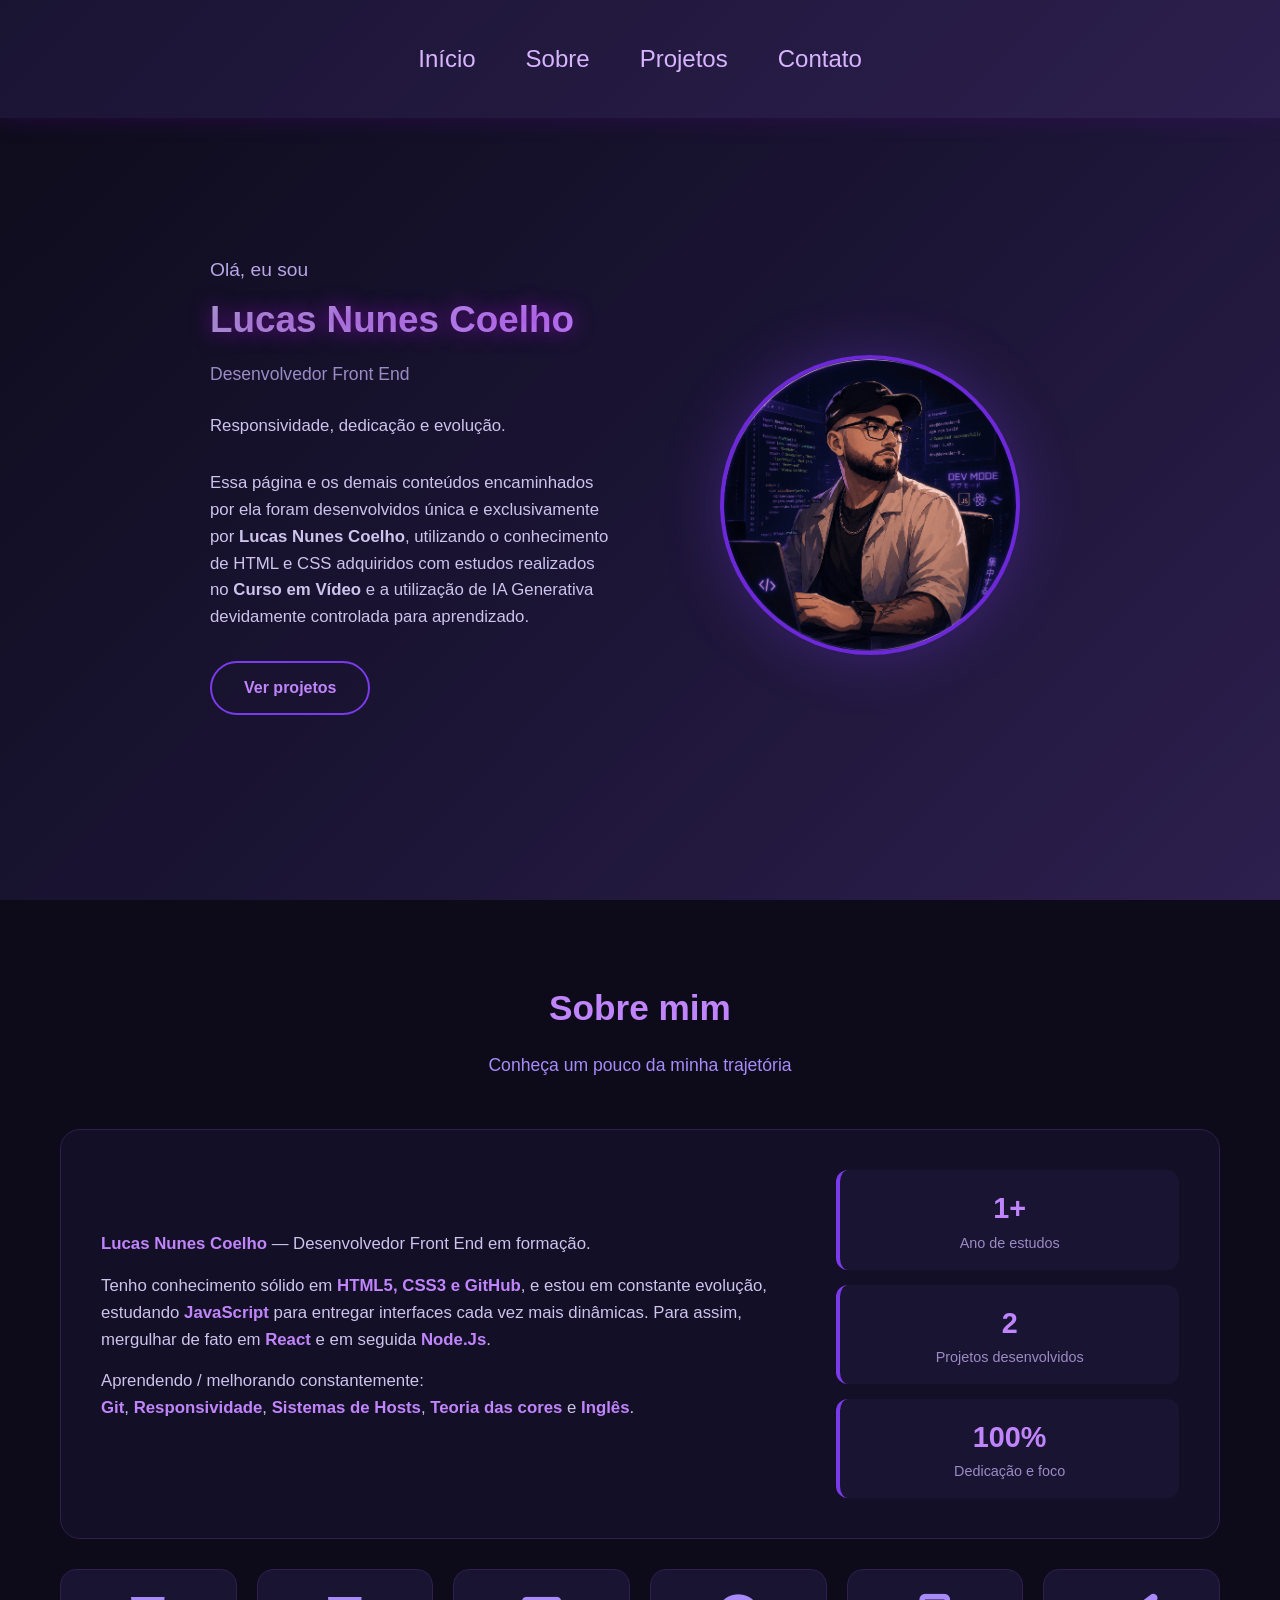
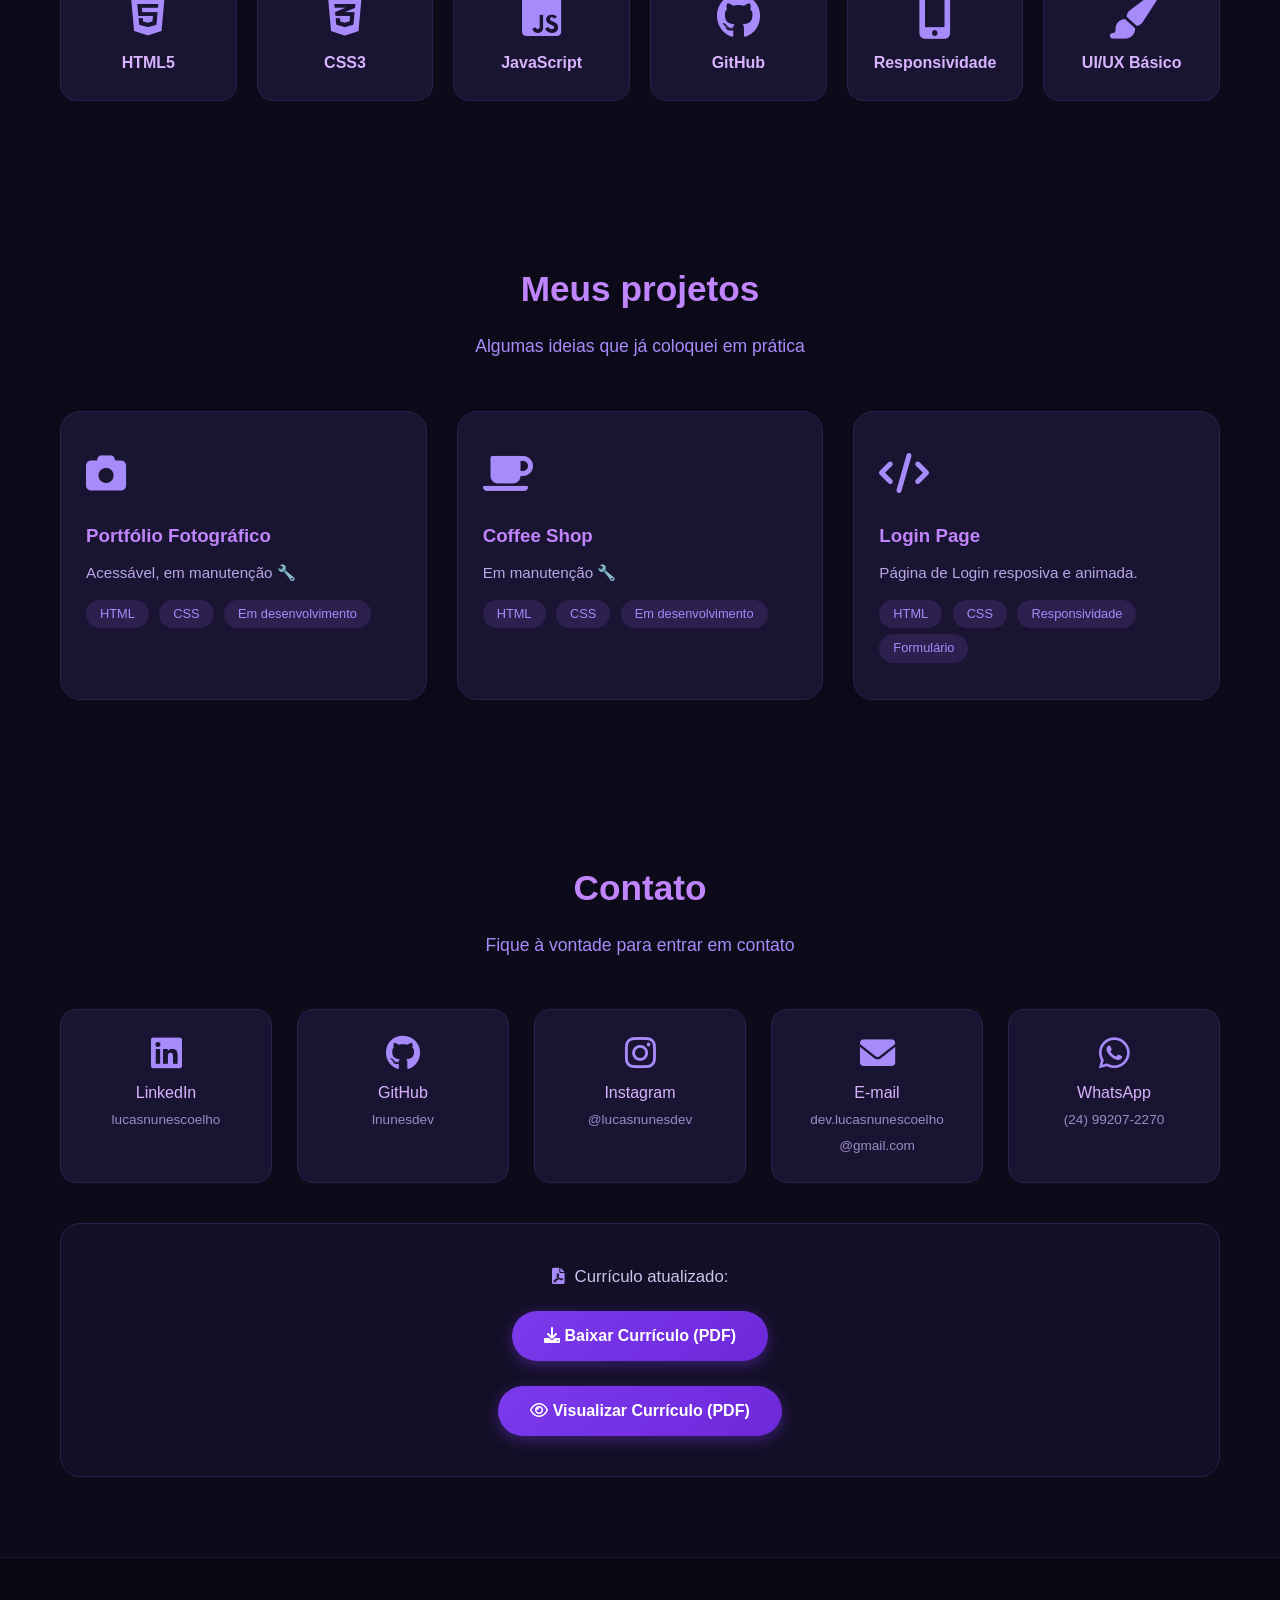
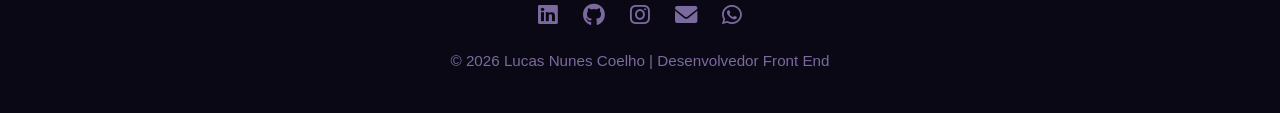
==== index.html @ e525f3e9 "Update in the login page" ====
<!DOCTYPE html>
<html lang="pt-br">
<head>
    <meta charset="UTF-8">
    <meta name="viewport" content="width=device-width, initial-scale=1.0">
    <title>Lucas Nunes Coelho | Desenvolvedor Front End</title>
    <link rel="stylesheet" href="style.css">
    <link rel="stylesheet" href="https://cdnjs.cloudflare.com/ajax/libs/font-awesome/6.0.0-beta3/css/all.min.css">
</head>
<body>
    <header>
        <div class="container">
            <nav>
                <ul class="nav-links">
                    <li><a href="#inicio">Início</a></li>
                    <li><a href="#sobre">Sobre</a></li>
                    <li><a href="#projetos">Projetos</a></li>
                    <li><a href="#contato">Contato</a></li>
                </ul>
            </nav>
        </div>
    </header>

    <section class="hero" id="inicio">
        <div class="container">
            <div class="hero-content">
                <div class="hero-text">
                    <p class="subtitle">Olá, eu sou</p>
                    <h1>Lucas Nunes Coelho</h1>
                    <p class="tagline">Desenvolvedor Front End</p>
                    <p>Responsividade, dedicação e evolução.</p>
                    <p>Essa página e os demais conteúdos encaminhados por ela foram desenvolvidos única e exclusivamente por <strong>Lucas Nunes Coelho</strong>, utilizando o conhecimento de HTML e CSS adquiridos com estudos realizados no <strong>Curso em Vídeo</strong> e a utilização de IA Generativa devidamente controlada para aprendizado.</p>
                    <div class="btn-group">
                        <a href="#projetos" class="btn btn-secondary">Ver projetos</a>
                    </div>
                </div>
                <div class="hero-image">
                    <div class="profile-placeholder">
                        <img class="profile-picture" src="image/profile-picture.png" alt="Profile picture">
                    </div>
                </div>
            </div>
        </div>
    </section>

    <section id="sobre">
        <div class="container">
            <h2 class="section-title">Sobre mim</h2>
            <p class="section-subtitle">Conheça um pouco da minha trajetória</p>
            <div class="about-content">
                <div class="about-text">
                    <p><strong>Lucas Nunes Coelho</strong> — Desenvolvedor Front End em formação.</p>
                    <p>Tenho conhecimento sólido em <strong>HTML5, CSS3 e GitHub</strong>, e estou em constante evolução, estudando <strong>JavaScript</strong> para entregar interfaces cada vez mais dinâmicas. Para assim, mergulhar de fato em <strong>React</strong> e em seguida <strong>Node.Js</strong>.</p>
                    <p>Aprendendo / melhorando constantemente: <br> <strong>Git</strong>, <strong>Responsividade</strong>, <strong>Sistemas de Hosts</strong>, <strong>Teoria das cores</strong> e <strong>Inglês</strong>.</p>
                </div>
                <div class="about-stats">
                    <div class="stat-item">
                        <div class="number">1+</div>
                        <div class="label">Ano de estudos</div>
                    </div>
                    <div class="stat-item">
                        <div class="number">2</div>
                        <div class="label">Projetos desenvolvidos</div>
                    </div>
                    <div class="stat-item">
                        <div class="number">100%</div>
                        <div class="label">Dedicação e foco</div>
                    </div>
                </div>
            </div>

            <div class="skills-grid">
                <div class="skill-card">
                    <i class="fab fa-html5"></i>
                    <h4>HTML5</h4>
                </div>
                <div class="skill-card">
                    <i class="fab fa-css3-alt"></i>
                    <h4>CSS3</h4>
                </div>
                <div class="skill-card">
                    <i class="fab fa-js-square"></i>
                    <h4>JavaScript</h4>
                </div>
                <div class="skill-card">
                    <i class="fab fa-github"></i>
                    <h4>GitHub</h4>
                </div>
                <div class="skill-card">
                    <i class="fas fa-mobile-alt"></i>
                    <h4>Responsividade</h4>
                </div>
                <div class="skill-card">
                    <i class="fas fa-paint-brush"></i>
                    <h4>UI/UX Básico</h4>
                </div>
            </div>
        </div>
    </section>

    <section id="projetos" style="background: rgba(13, 11, 26, 0.6);">
        <div class="container">
            <h2 class="section-title">Meus projetos</h2>
            <p class="section-subtitle">Algumas ideias que já coloquei em prática</p>
            <div class="projects-grid">
                <div class="project-card">
                    <div class="icon"><i class="fas fa-camera"></i></div>
                    <a href="Nunestudio/homepage.html" target="_blank">
                        <h3>Portfólio Fotográfico</h3>
                    </a>
                    <p>Acessável, em manutenção 🔧</p>
                    <span class="project-tag">HTML</span>
                    <span class="project-tag">CSS</span>
                    <span class="project-tag">Em desenvolvimento</span>
                </div>
                <div class="project-card">
                    <div class="icon"><i class="fas fa-coffee"></i></div>
                    <a target="_blank" href="/ShopCoffe/homepagecoffe.html">
                        <h3>Coffee Shop</h3>
                    </a>
                    <p>Em manutenção 🔧</p>
                    <span class="project-tag">HTML</span>
                    <span class="project-tag">CSS</span>
                    <span class="project-tag">Em desenvolvimento</span>
                </div>
                <div class="project-card">
                    <div class="icon"><i class="fas fa-code"></i></div>
                    <a target="_blank" href="/Loginpage/index.html">
                        <h3>Login Page</h3>
                    </a>
                    <p>Página de Login resposiva e animada.</p>
                    <span class="project-tag">HTML</span>
                    <span class="project-tag">CSS</span>
                    <span class="project-tag">Responsividade</span>
                    <span class="project-tag">Formulário</span>
                </div>
            </div>
        </div>
    </section>

    <section id="contato">
        <div class="container">
            <h2 class="section-title">Contato</h2>
            <p class="section-subtitle">Fique à vontade para entrar em contato</p>
            <div class="contact-grid">
                <div class="contact-item">
                    <i class="fab fa-linkedin"></i>
                    <a href="https://www.linkedin.com/in/lucasnunescoelho/" target="_blank">LinkedIn</a>
                    <span class="label">lucasnunescoelho</span>
                </div>
                <div class="contact-item">
                    <i class="fab fa-github"></i>
                    <a href="https://github.com/lnunesdev" target="_blank">GitHub</a>
                    <span class="label">lnunesdev</span>
                </div>
                <div class="contact-item">
                    <i class="fab fa-instagram"></i>
                    <a href="https://instagram.com/lucasnunesdev" target="_blank">Instagram</a>
                    <span class="label">@lucasnunesdev</span>
                </div>
                <div class="contact-item">
                    <i class="fas fa-envelope"></i>
                    <a href="mailto:dev.lucasnunescoelho@gmail.com">E-mail</a>
                    <span class="label">dev.lucasnunescoelho<br>@gmail.com</span>
                </div>
                <div class="contact-item">
                    <i class="fab fa-whatsapp"></i>
                    <a href="https://wa.me/5524992072270" target="_blank">WhatsApp</a>
                    <span class="label">(24) 99207-2270</span>
                </div>
            </div>

            <div class="cv-section">
                <p><i class="fas fa-file-pdf" style="color: #a78bfa; margin-right: 10px;"></i>Currículo atualizado:</p>
                <a href="/Docs/lucasnunescoelhodoc.pdf" download="/Docs/lucasnunescoelhodoc.pdf" class="btn btn-primary" ><i class="fas fa-download"></i> Baixar Currículo (PDF)</a>
                    <br>
                    <br>
                 <a href="/Docs/lucasnunescoelhodoc.pdf" target="_blank" class="btn btn-primary" ><i class="fa-regular fa-eye"></i> Visualizar Currículo (PDF)</a>
            </div>
        </div>
    </section>

    <footer>
        <div class="container">
            <div class="social-footer">
                <a href="https://www.linkedin.com/in/lucasnunescoelho/" target="_blank"><i class="fab fa-linkedin"></i></a>
                <a href="https://github.com/lnunesdev" target="_blank"><i class="fab fa-github"></i></a>
                <a href="https://instagram.com/lucasnunesdev" target="_blank"><i class="fab fa-instagram"></i></a>
                <a href="mailto:dev.lucasnunescoelho@gmail.com"><i class="fas fa-envelope"></i></a>
                <a href="https://wa.me/5524992072270" target="_blank"><i class="fab fa-whatsapp"></i></a>
            </div>
            <p>&copy; 2026 Lucas Nunes Coelho | Desenvolvedor Front End</p>
        </div>
    </footer>
</body>
</html>
---- style.css ----
* {
            margin: 0;
            padding: 0;
            box-sizing: border-box;
        }

        body {
            font-family: 'Segoe UI', Tahoma, Geneva, Verdana, sans-serif;
            background: #0d0b1a;
            color: #e0ddf2;
            line-height: 1.6;
        }

        .container {
            max-width: 1200px;
            margin: 0 auto;
            padding: 0 20px;
        }

        header {
            background: linear-gradient(135deg, #1a1433 0%, #2d1f4e 100%);
            padding: 40px 0;
            position: fixed;
            width: 100%;
            top: 0;
            z-index: 1000;
            box-shadow: 0 2px 20px rgba(80, 9, 131, 0.3);
        }

        nav {
            display: flex;
            justify-content: center;
            align-items: center;
            flex-wrap: wrap;
        }

        .nav-links {
            display: flex;
            gap: 50px;
            list-style: none;
            flex-wrap: wrap;
        }

        .nav-links a {
            color: #d8b4fe;
            text-decoration: none;
            font-weight: 500;
            transition: color 0.3s;
            font-size: 1.5rem;
        }

        .nav-links a:hover {
            color: #c084fc;
            text-shadow: 0 0 10px #d5bce0c5, 0 0 20px #8d0dc0cb;
        }

        .profile-picture{
            border-radius: 50%;
            width:100%;
            height:auto;
        }

        .hero {
            padding: 150px 0 80px 0;
            background: linear-gradient(135deg, #0d0b1a 0%, #1a1433 50%, #2d1f4e 100%);
            min-height: 100vh;
            display: flex;
            align-items: center;
        }

        .hero-content {
            display: flex;
            align-items: center;
            gap: 60px;
            flex-wrap: wrap;
        }

        .hero-text {
            flex: 1;
            min-width: 300px;
        }

        .hero-text h1 {
            font-size: 2.3rem;
            font-weight: 700;
            margin-bottom: 10px;
            background: linear-gradient(90deg, #ac9fd4, #c084fc, #513c8d);
            background-size: 200%;
            background-clip: text;  
            -webkit-background-clip: text;
            -webkit-text-fill-color: transparent;
            animation: shine 3s infinite linear;
            text-shadow: 0 0 10px #51296400, 0 0 20px #8d0dc0cb;
        }

        @keyframes shine {
            0% { background-position: 0% 50%; }
            50% { background-position: 100% 50%; }
            100% { background-position: 0% 50%; }
        }

        .hero-text .subtitle {
            font-size: 1.2rem;
            color: #b8a6e6;
            margin-bottom: 5px;
            -webkit-text-fill-color: #b8a6e6;
        }

        .hero-text .tagline {
            font-size: 1.1rem;
            color: #9b8bc4;
            margin-bottom: 25px;
            -webkit-text-fill-color: #9b8bc4;
        }

        .hero-text p {
            font-size: 1.05rem;
            color: #cdc3ed;
            margin-bottom: 30px;
            max-width: 500px;
        }

        .btn-group {
            display: flex;
            gap: 15px;
            flex-wrap: wrap;
        }

        .btn {
            display: inline-block;
            padding: 12px 32px;
            border-radius: 50px;
            text-decoration: none;
            font-weight: 600;
            transition: all 0.3s ease;
            cursor: pointer;
            border: none;
            font-size: 1rem;
        }

        .btn-primary {
            background: linear-gradient(135deg, #7c3aed, #6d28d9);
            color: #fff;
            box-shadow: 0 4px 15px rgba(124, 58, 237, 0.4);
        }

        .btn-primary:hover {
            transform: translateY(-3px);
            box-shadow: 0 8px 25px rgba(124, 58, 237, 0.6);
        }

        .btn-secondary {
            background: transparent;
            color: #c084fc;
            border: 2px solid #7c3aed;
        }

        .btn-secondary:hover {
            background: rgba(124, 58, 237, 0.15);
            transform: translateY(-3px);
        }

        .btn-outline {
            background: transparent;
            color: #d8b4fe;
            border: 2px solid #4c1d95;
        }

        .btn-outline:hover {
            background: rgba(76, 29, 149, 0.3);
            transform: translateY(-3px);
        }

        .hero-image {
            padding-top: 40px;
            flex: 1;
            min-width: 250px;
            display: flex;
            justify-content: center;
            align-items: center;
        }

        .profile-placeholder {
            width: 300px;
            height: 300px;
            border-radius: 50%;
            background: linear-gradient(135deg, #4c1d95, #7c3aed);
            display: flex;
            align-items: center;
            justify-content: center;
            font-size: 6rem;
            color: #fff;
            box-shadow: 0 0 60px rgba(124, 58, 237, 0.3);
            border: 4px solid #6d28d9;
        }

        .profile-placeholder i {
            filter: drop-shadow(0 4px 10px rgba(0,0,0,0.3));
        }

        section {
            padding: 80px 0;
        }

        .section-title {
            font-size: 2.2rem;
            font-weight: 700;
            margin-bottom: 15px;
            color: #c084fc;
            text-align: center;
        }

        .section-subtitle {
            text-align: center;
            color: #a78bfa;
            margin-bottom: 50px;
            font-size: 1.1rem;
        }

        .about-content {
            display: flex;
            gap: 50px;
            align-items: center;
            flex-wrap: wrap;
            background: rgba(26, 20, 51, 0.5);
            padding: 40px;
            border-radius: 20px;
            border: 1px solid #2d1f4e;
        }

        .about-text {
            flex: 2;
            min-width: 280px;
        }

        .about-text p {
            margin-bottom: 15px;
            color: #cdc3ed;
            font-size: 1.05rem;
        }

        .about-text strong {
            color: #c084fc;
        }

        .about-stats {
            flex: 1;
            min-width: 200px;
            display: flex;
            flex-direction: column;
            gap: 15px;
        }

        .stat-item {
            background: #1a1433;
            padding: 15px 25px;
            border-radius: 12px;
            border-left: 4px solid #7c3aed;
            text-align: center;
        }

        .stat-item .number {
            font-size: 1.8rem;
            font-weight: 700;
            color: #c084fc;
        }

        .stat-item .label {
            font-size: 0.9rem;
            color: #9b8bc4;
        }

        .skills-grid {
            display: grid;
            grid-template-columns: repeat(auto-fit, minmax(150px, 1fr));
            gap: 20px;
            margin-top: 30px;
        }

        .skill-card {
            background: #1a1433;
            padding: 25px 15px;
            border-radius: 16px;
            text-align: center;
            border: 1px solid #2d1f4e;
            transition: all 0.3s ease;
        }

        .skill-card:hover {
            transform: translateY(-5px);
            border-color: #7c3aed;
            box-shadow: 0 8px 30px rgba(124, 58, 237, 0.2);
        }

        .skill-card i {
            font-size: 2.8rem;
            color: #a78bfa;
            margin-bottom: 10px;
        }

        .skill-card h4 {
            color: #d8b4fe;
            font-size: 1rem;
        }

        .projects-grid {
            display: grid;
            grid-template-columns: repeat(auto-fit, minmax(280px, 1fr));
            gap: 30px;
            margin-top: 30px;
        }

        .project-card {
            background: #1a1433;
            border-radius: 20px;
            padding: 30px 25px;
            border: 1px solid #2d1f4e;
            transition: all 0.3s ease;
        }

        .project-card:hover {
            transform: translateY(-8px);
            border-color: #7c3aed;
            box-shadow: 0 8px 35px rgba(124, 58, 237, 0.15);
        }

        .project-card .icon {
            font-size: 2.5rem;
            color: #a78bfa;
            margin-bottom: 15px;
        }

        .project-card h3 {
            color: #c084fc;
            margin-bottom: 10px;
        }

        .project-card p {
            color: #b8a6e6;
            font-size: 0.95rem;
            margin-bottom: 15px;
        }

        .project-card a {
            color: #b8a6e6;
            text-decoration: none;
        }

        .project-tag {
            display: inline-block;
            background: #2d1f4e;
            color: #a78bfa;
            padding: 4px 14px;
            border-radius: 20px;
            font-size: 0.8rem;
            margin-right: 6px;
            margin-bottom: 6px;
        }

        .contact-grid {
            display: grid;
            grid-template-columns: repeat(auto-fit, minmax(200px, 1fr));
            gap: 25px;
            margin-top: 30px;
        }

        .contact-item {
            background: #1a1433;
            padding: 25px;
            border-radius: 16px;
            text-align: center;
            border: 1px solid #2d1f4e;
            transition: all 0.3s ease;
        }

        .contact-item:hover {
            border-color: #7c3aed;
            transform: scale(1.03);
        }

        .contact-item i {
            font-size: 2.2rem;
            color: #a78bfa;
            margin-bottom: 10px;
        }

        .contact-item a {
            color: #d8b4fe;
            text-decoration: none;
            display: block;
            font-weight: 500;
            transition: color 0.3s;
        }

        .contact-item a:hover {
            color: #c084fc;
        }

        .contact-item .label {
            font-size: 0.85rem;
            color: #9b8bc4;
        }

        .cv-section {
            text-align: center;
            margin-top: 40px;
            padding: 40px;
            background: rgba(26, 20, 51, 0.5);
            border-radius: 20px;
            border: 1px solid #2d1f4e;
        }

        .cv-section p {
            color: #cdc3ed;
            margin-bottom: 20px;
            font-size: 1.05rem;
        }

        footer {
            background: #0a0815;
            padding: 40px 0;
            text-align: center;
            border-top: 1px solid #1a1433;
        }

        footer p {
            color: #7a6a9e;
            font-size: 0.95rem;
        }

        .social-footer {
            display: flex;
            justify-content: center;
            gap: 25px;
            margin-bottom: 15px;
        }

        .social-footer a {
            color: #7a6a9e;
            font-size: 1.4rem;
            transition: all 0.3s;
        }

        .social-footer a:hover {
            color: #c084fc;
            transform: translateY(-3px);
        }

        @media (max-width: 768px) {
            .hero {
                padding: 130px 0 60px 0;
            }
            .hero-text h1 {
                font-size: 2.2rem;
            }
            .nav-links {
                gap: 15px;
                margin-top: 10px;
                justify-content: center;
            }
            .hero-content {
                flex-direction: column-reverse;
                text-align: center;
            }
            .hero-text p {
                margin: 0 auto 30px auto;
            }
            .btn-group {
                justify-content: center;
            }
            .profile-placeholder {
                width: 200px;
                height: 200px;
                font-size: 4rem;
            }
            .about-content {
                flex-direction: column;
                text-align: center;
                padding: 25px;
            }
            .section-title {
                font-size: 1.8rem;
            }
        }

        @media (max-width: 480px) {
            .hero-text h1 {
                font-size: 1.8rem;
            }
            .btn {
                padding: 10px 22px;
                font-size: 0.9rem;
            }
            .profile-placeholder {
                width: 150px;
                height: 150px;
                font-size: 3rem;
            }
        }
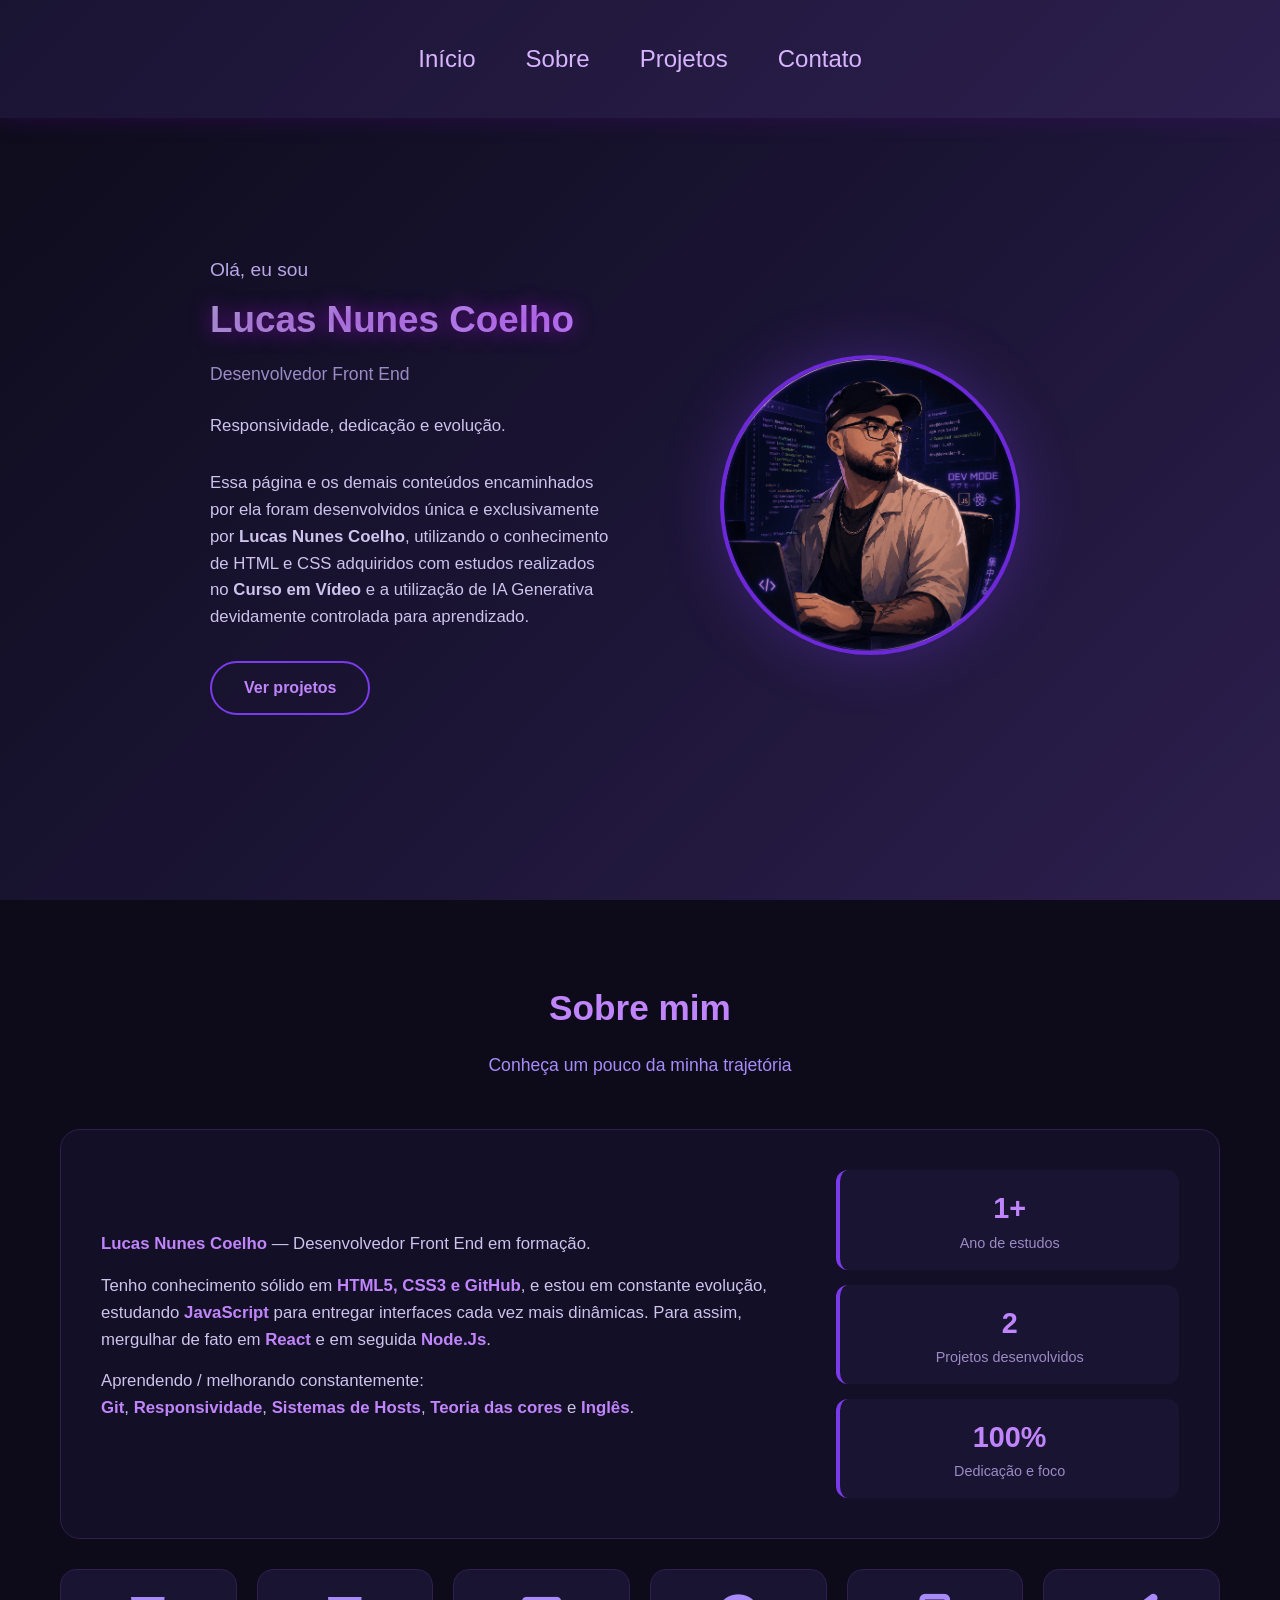
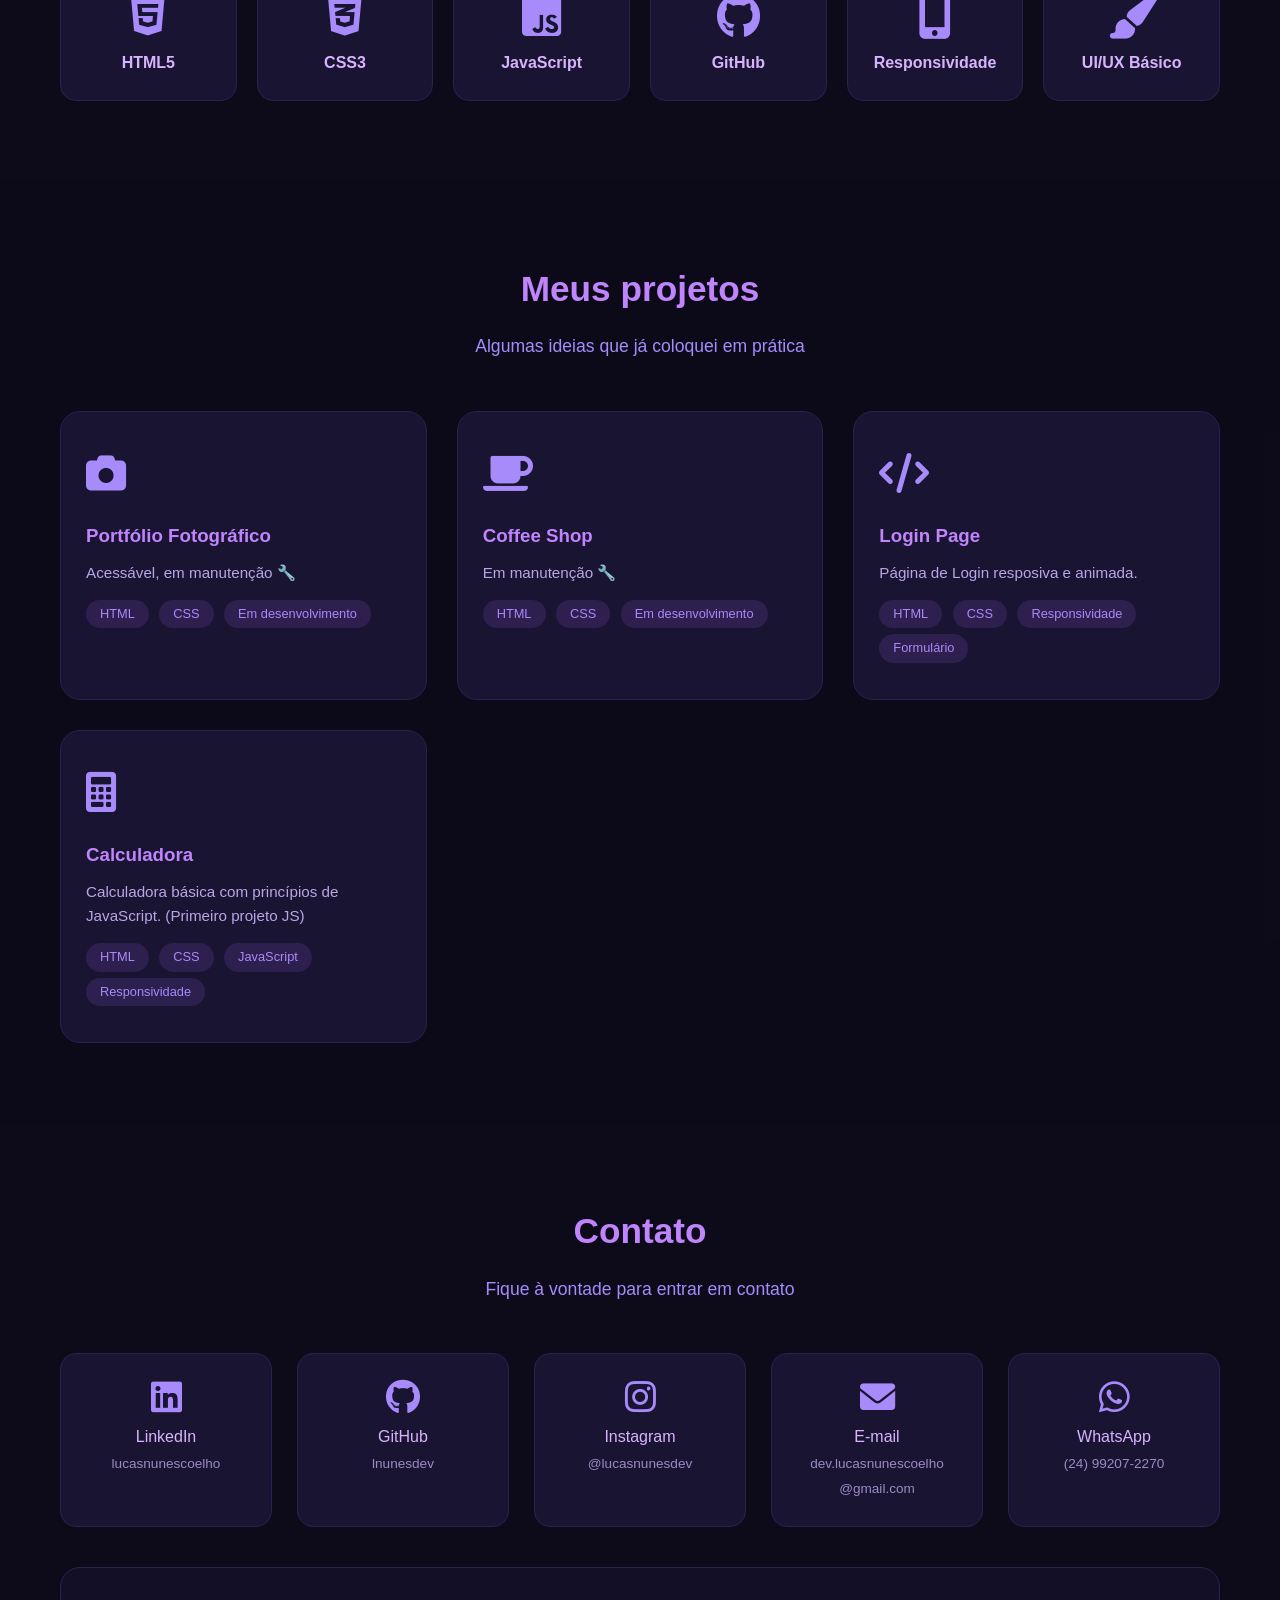
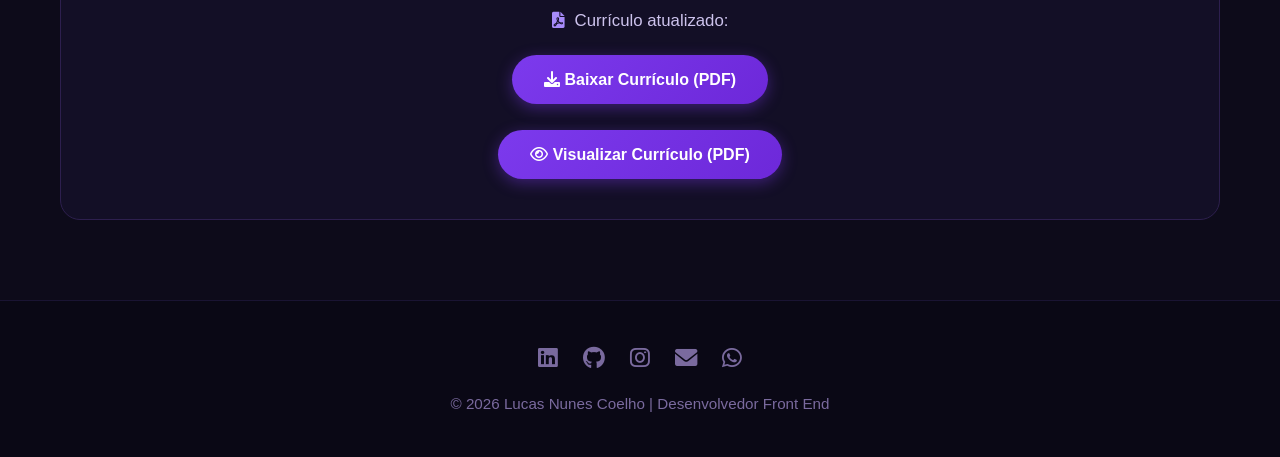
==== commit af8edc71: "Update Calculator" ====
--- a/index.html
+++ b/index.html
@@ -134,6 +134,17 @@
                     <span class="project-tag">Responsividade</span>
                     <span class="project-tag">Formulário</span>
                 </div>
+                <div class="project-card">
+                    <div class="icon"><i class="fa-solid fa-calculator"></i></div>
+                    <a target="_blank" href="/Calculation/index.html">
+                        <h3>Calculadora</h3>
+                    </a>
+                    <p>Calculadora básica com princípios de JavaScript. (Primeiro projeto JS)</p>
+                    <span class="project-tag">HTML</span>
+                    <span class="project-tag">CSS</span>
+                    <span class="project-tag">JavaScript</span>
+                    <span class="project-tag">Responsividade</span>
+                </div>
             </div>
         </div>
     </section>
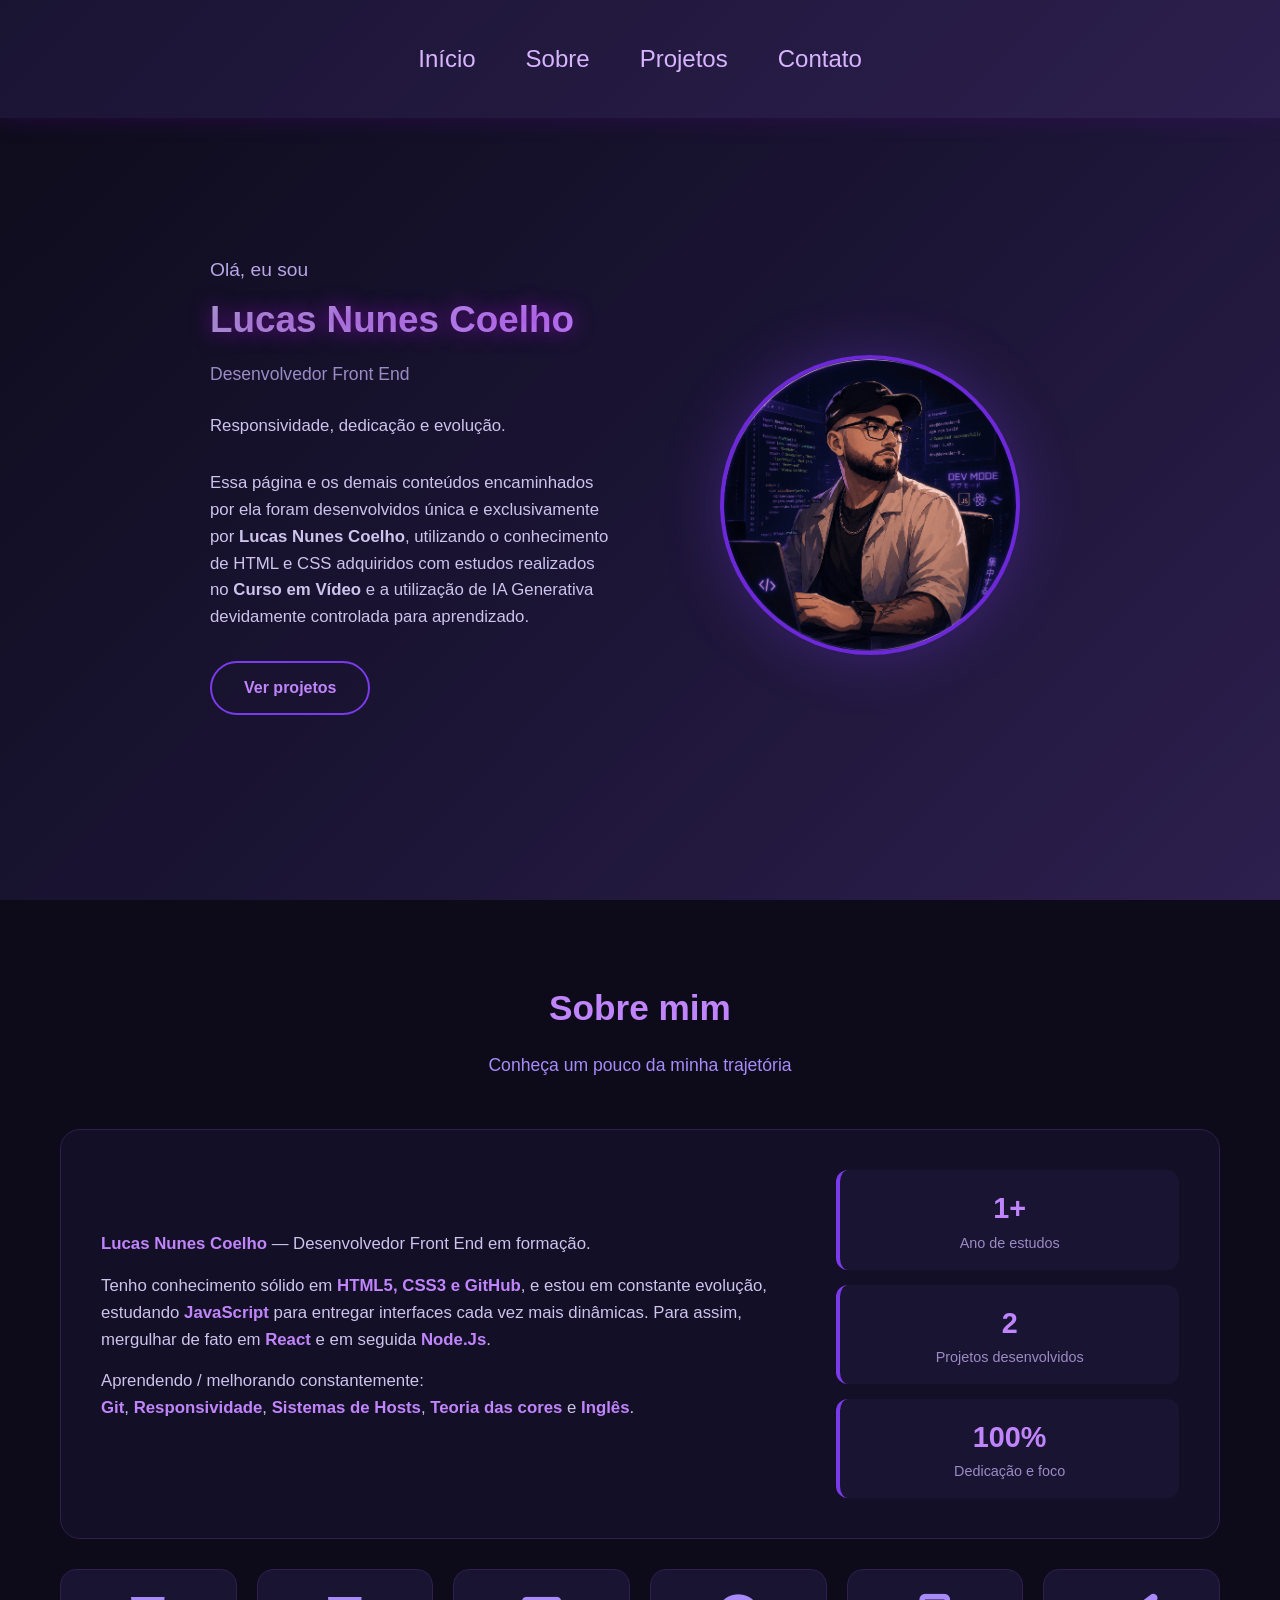
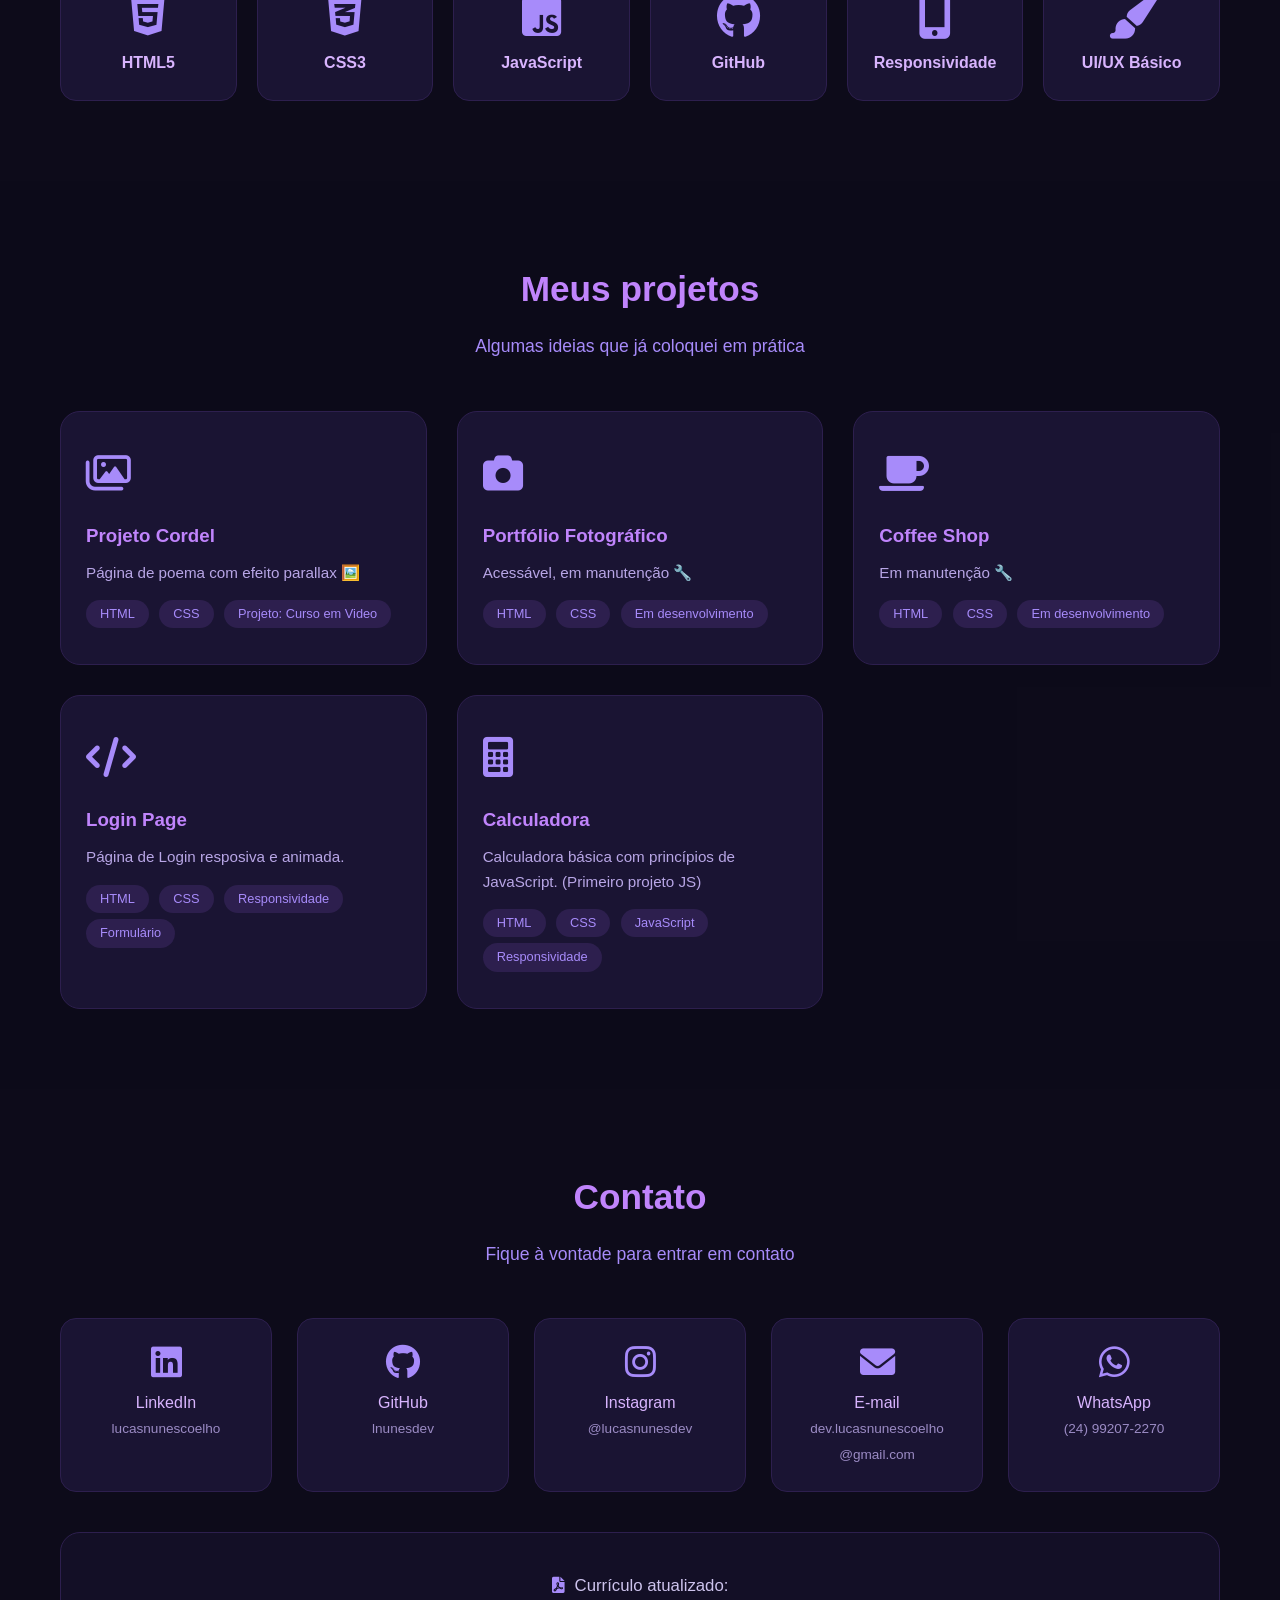
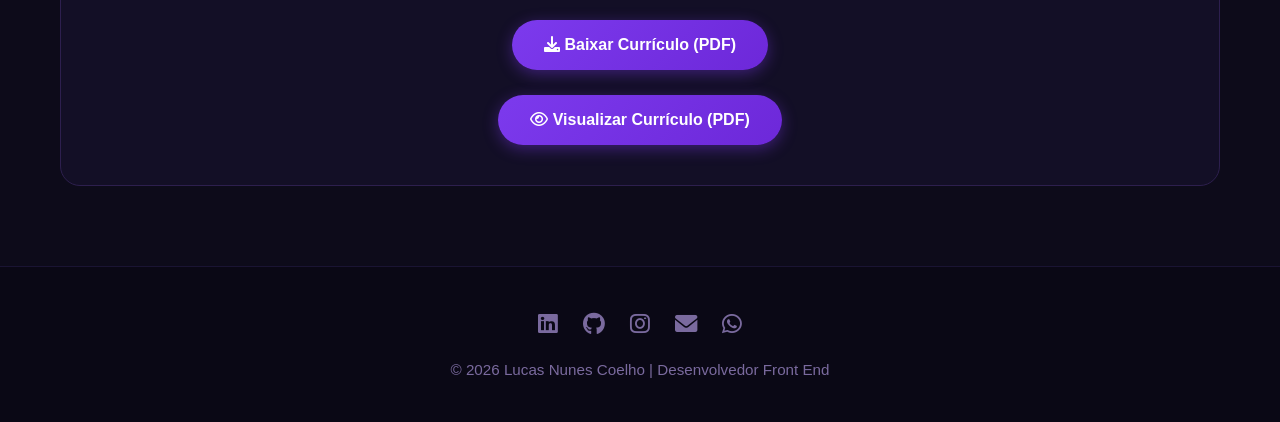
==== commit 9f0d00dd: "Up Cordel Page (exercice by Curso em Video)" ====
--- a/index.html
+++ b/index.html
@@ -1,207 +1,284 @@
-<!DOCTYPE html>
+<!doctype html>
 <html lang="pt-br">
-<head>
-    <meta charset="UTF-8">
-    <meta name="viewport" content="width=device-width, initial-scale=1.0">
+  <head>
+    <meta charset="UTF-8" />
+    <meta name="viewport" content="width=device-width, initial-scale=1.0" />
     <title>Lucas Nunes Coelho | Desenvolvedor Front End</title>
-    <link rel="stylesheet" href="style.css">
-    <link rel="stylesheet" href="https://cdnjs.cloudflare.com/ajax/libs/font-awesome/6.0.0-beta3/css/all.min.css">
-</head>
-<body>
+    <link rel="stylesheet" href="style.css" />
+    <link
+      rel="stylesheet"
+      href="https://cdnjs.cloudflare.com/ajax/libs/font-awesome/6.0.0-beta3/css/all.min.css"
+    />
+  </head>
+  <body>
     <header>
-        <div class="container">
-            <nav>
-                <ul class="nav-links">
-                    <li><a href="#inicio">Início</a></li>
-                    <li><a href="#sobre">Sobre</a></li>
-                    <li><a href="#projetos">Projetos</a></li>
-                    <li><a href="#contato">Contato</a></li>
-                </ul>
-            </nav>
-        </div>
+      <div class="container">
+        <nav>
+          <ul class="nav-links">
+            <li><a href="#inicio">Início</a></li>
+            <li><a href="#sobre">Sobre</a></li>
+            <li><a href="#projetos">Projetos</a></li>
+            <li><a href="#contato">Contato</a></li>
+          </ul>
+        </nav>
+      </div>
     </header>
 
     <section class="hero" id="inicio">
-        <div class="container">
-            <div class="hero-content">
-                <div class="hero-text">
-                    <p class="subtitle">Olá, eu sou</p>
-                    <h1>Lucas Nunes Coelho</h1>
-                    <p class="tagline">Desenvolvedor Front End</p>
-                    <p>Responsividade, dedicação e evolução.</p>
-                    <p>Essa página e os demais conteúdos encaminhados por ela foram desenvolvidos única e exclusivamente por <strong>Lucas Nunes Coelho</strong>, utilizando o conhecimento de HTML e CSS adquiridos com estudos realizados no <strong>Curso em Vídeo</strong> e a utilização de IA Generativa devidamente controlada para aprendizado.</p>
-                    <div class="btn-group">
-                        <a href="#projetos" class="btn btn-secondary">Ver projetos</a>
-                    </div>
-                </div>
-                <div class="hero-image">
-                    <div class="profile-placeholder">
-                        <img class="profile-picture" src="image/profile-picture.png" alt="Profile picture">
-                    </div>
-                </div>
-            </div>
-        </div>
+      <div class="container">
+        <div class="hero-content">
+          <div class="hero-text">
+            <p class="subtitle">Olá, eu sou</p>
+            <h1>Lucas Nunes Coelho</h1>
+            <p class="tagline">Desenvolvedor Front End</p>
+            <p>Responsividade, dedicação e evolução.</p>
+            <p>
+              Essa página e os demais conteúdos encaminhados por ela foram
+              desenvolvidos única e exclusivamente por
+              <strong>Lucas Nunes Coelho</strong>, utilizando o conhecimento de
+              HTML e CSS adquiridos com estudos realizados no
+              <strong>Curso em Vídeo</strong> e a utilização de IA Generativa
+              devidamente controlada para aprendizado.
+            </p>
+            <div class="btn-group">
+              <a href="#projetos" class="btn btn-secondary">Ver projetos</a>
+            </div>
+          </div>
+          <div class="hero-image">
+            <div class="profile-placeholder">
+              <img
+                class="profile-picture"
+                src="image/profile-picture.png"
+                alt="Profile picture"
+              />
+            </div>
+          </div>
+        </div>
+      </div>
     </section>
 
     <section id="sobre">
-        <div class="container">
-            <h2 class="section-title">Sobre mim</h2>
-            <p class="section-subtitle">Conheça um pouco da minha trajetória</p>
-            <div class="about-content">
-                <div class="about-text">
-                    <p><strong>Lucas Nunes Coelho</strong> — Desenvolvedor Front End em formação.</p>
-                    <p>Tenho conhecimento sólido em <strong>HTML5, CSS3 e GitHub</strong>, e estou em constante evolução, estudando <strong>JavaScript</strong> para entregar interfaces cada vez mais dinâmicas. Para assim, mergulhar de fato em <strong>React</strong> e em seguida <strong>Node.Js</strong>.</p>
-                    <p>Aprendendo / melhorando constantemente: <br> <strong>Git</strong>, <strong>Responsividade</strong>, <strong>Sistemas de Hosts</strong>, <strong>Teoria das cores</strong> e <strong>Inglês</strong>.</p>
-                </div>
-                <div class="about-stats">
-                    <div class="stat-item">
-                        <div class="number">1+</div>
-                        <div class="label">Ano de estudos</div>
-                    </div>
-                    <div class="stat-item">
-                        <div class="number">2</div>
-                        <div class="label">Projetos desenvolvidos</div>
-                    </div>
-                    <div class="stat-item">
-                        <div class="number">100%</div>
-                        <div class="label">Dedicação e foco</div>
-                    </div>
-                </div>
-            </div>
-
-            <div class="skills-grid">
-                <div class="skill-card">
-                    <i class="fab fa-html5"></i>
-                    <h4>HTML5</h4>
-                </div>
-                <div class="skill-card">
-                    <i class="fab fa-css3-alt"></i>
-                    <h4>CSS3</h4>
-                </div>
-                <div class="skill-card">
-                    <i class="fab fa-js-square"></i>
-                    <h4>JavaScript</h4>
-                </div>
-                <div class="skill-card">
-                    <i class="fab fa-github"></i>
-                    <h4>GitHub</h4>
-                </div>
-                <div class="skill-card">
-                    <i class="fas fa-mobile-alt"></i>
-                    <h4>Responsividade</h4>
-                </div>
-                <div class="skill-card">
-                    <i class="fas fa-paint-brush"></i>
-                    <h4>UI/UX Básico</h4>
-                </div>
-            </div>
-        </div>
-    </section>
-
-    <section id="projetos" style="background: rgba(13, 11, 26, 0.6);">
-        <div class="container">
-            <h2 class="section-title">Meus projetos</h2>
-            <p class="section-subtitle">Algumas ideias que já coloquei em prática</p>
-            <div class="projects-grid">
-                <div class="project-card">
-                    <div class="icon"><i class="fas fa-camera"></i></div>
-                    <a href="Nunestudio/homepage.html" target="_blank">
-                        <h3>Portfólio Fotográfico</h3>
-                    </a>
-                    <p>Acessável, em manutenção 🔧</p>
-                    <span class="project-tag">HTML</span>
-                    <span class="project-tag">CSS</span>
-                    <span class="project-tag">Em desenvolvimento</span>
-                </div>
-                <div class="project-card">
-                    <div class="icon"><i class="fas fa-coffee"></i></div>
-                    <a target="_blank" href="/ShopCoffe/homepagecoffe.html">
-                        <h3>Coffee Shop</h3>
-                    </a>
-                    <p>Em manutenção 🔧</p>
-                    <span class="project-tag">HTML</span>
-                    <span class="project-tag">CSS</span>
-                    <span class="project-tag">Em desenvolvimento</span>
-                </div>
-                <div class="project-card">
-                    <div class="icon"><i class="fas fa-code"></i></div>
-                    <a target="_blank" href="/Loginpage/index.html">
-                        <h3>Login Page</h3>
-                    </a>
-                    <p>Página de Login resposiva e animada.</p>
-                    <span class="project-tag">HTML</span>
-                    <span class="project-tag">CSS</span>
-                    <span class="project-tag">Responsividade</span>
-                    <span class="project-tag">Formulário</span>
-                </div>
-                <div class="project-card">
-                    <div class="icon"><i class="fa-solid fa-calculator"></i></div>
-                    <a target="_blank" href="/Calculation/index.html">
-                        <h3>Calculadora</h3>
-                    </a>
-                    <p>Calculadora básica com princípios de JavaScript. (Primeiro projeto JS)</p>
-                    <span class="project-tag">HTML</span>
-                    <span class="project-tag">CSS</span>
-                    <span class="project-tag">JavaScript</span>
-                    <span class="project-tag">Responsividade</span>
-                </div>
-            </div>
-        </div>
+      <div class="container">
+        <h2 class="section-title">Sobre mim</h2>
+        <p class="section-subtitle">Conheça um pouco da minha trajetória</p>
+        <div class="about-content">
+          <div class="about-text">
+            <p>
+              <strong>Lucas Nunes Coelho</strong> — Desenvolvedor Front End em
+              formação.
+            </p>
+            <p>
+              Tenho conhecimento sólido em
+              <strong>HTML5, CSS3 e GitHub</strong>, e estou em constante
+              evolução, estudando <strong>JavaScript</strong> para entregar
+              interfaces cada vez mais dinâmicas. Para assim, mergulhar de fato
+              em <strong>React</strong> e em seguida <strong>Node.Js</strong>.
+            </p>
+            <p>
+              Aprendendo / melhorando constantemente: <br />
+              <strong>Git</strong>, <strong>Responsividade</strong>,
+              <strong>Sistemas de Hosts</strong>,
+              <strong>Teoria das cores</strong> e <strong>Inglês</strong>.
+            </p>
+          </div>
+          <div class="about-stats">
+            <div class="stat-item">
+              <div class="number">1+</div>
+              <div class="label">Ano de estudos</div>
+            </div>
+            <div class="stat-item">
+              <div class="number">2</div>
+              <div class="label">Projetos desenvolvidos</div>
+            </div>
+            <div class="stat-item">
+              <div class="number">100%</div>
+              <div class="label">Dedicação e foco</div>
+            </div>
+          </div>
+        </div>
+
+        <div class="skills-grid">
+          <div class="skill-card">
+            <i class="fab fa-html5"></i>
+            <h4>HTML5</h4>
+          </div>
+          <div class="skill-card">
+            <i class="fab fa-css3-alt"></i>
+            <h4>CSS3</h4>
+          </div>
+          <div class="skill-card">
+            <i class="fab fa-js-square"></i>
+            <h4>JavaScript</h4>
+          </div>
+          <div class="skill-card">
+            <i class="fab fa-github"></i>
+            <h4>GitHub</h4>
+          </div>
+          <div class="skill-card">
+            <i class="fas fa-mobile-alt"></i>
+            <h4>Responsividade</h4>
+          </div>
+          <div class="skill-card">
+            <i class="fas fa-paint-brush"></i>
+            <h4>UI/UX Básico</h4>
+          </div>
+        </div>
+      </div>
+    </section>
+
+    <section id="projetos" style="background: rgba(13, 11, 26, 0.6)">
+      <div class="container">
+        <h2 class="section-title">Meus projetos</h2>
+        <p class="section-subtitle">
+          Algumas ideias que já coloquei em prática
+        </p>
+        <div class="projects-grid">
+          <div class="project-card">
+            <div class="icon"><i class="fa-regular fa-images"></i></div>
+            <a href="./pag-cordel/cordel.html" target="_blank">
+              <h3>Projeto Cordel</h3>
+            </a>
+            <p>Página de poema com efeito parallax 🖼️</p>
+            <span class="project-tag">HTML</span>
+            <span class="project-tag">CSS</span>
+            <span class="project-tag">Projeto: Curso em Video</span>
+          </div>
+          <div class="project-card">
+            <div class="icon"><i class="fas fa-camera"></i></div>
+            <a href="Nunestudio/homepage.html" target="_blank">
+              <h3>Portfólio Fotográfico</h3>
+            </a>
+            <p>Acessável, em manutenção 🔧</p>
+            <span class="project-tag">HTML</span>
+            <span class="project-tag">CSS</span>
+            <span class="project-tag">Em desenvolvimento</span>
+          </div>
+          <div class="project-card">
+            <div class="icon"><i class="fas fa-coffee"></i></div>
+            <a target="_blank" href="/ShopCoffe/homepagecoffe.html">
+              <h3>Coffee Shop</h3>
+            </a>
+            <p>Em manutenção 🔧</p>
+            <span class="project-tag">HTML</span>
+            <span class="project-tag">CSS</span>
+            <span class="project-tag">Em desenvolvimento</span>
+          </div>
+          <div class="project-card">
+            <div class="icon"><i class="fas fa-code"></i></div>
+            <a target="_blank" href="/Loginpage/index.html">
+              <h3>Login Page</h3>
+            </a>
+            <p>Página de Login resposiva e animada.</p>
+            <span class="project-tag">HTML</span>
+            <span class="project-tag">CSS</span>
+            <span class="project-tag">Responsividade</span>
+            <span class="project-tag">Formulário</span>
+          </div>
+          <div class="project-card">
+            <div class="icon"><i class="fa-solid fa-calculator"></i></div>
+            <a target="_blank" href="/Calculation/index.html">
+              <h3>Calculadora</h3>
+            </a>
+            <p>
+              Calculadora básica com princípios de JavaScript. (Primeiro projeto
+              JS)
+            </p>
+            <span class="project-tag">HTML</span>
+            <span class="project-tag">CSS</span>
+            <span class="project-tag">JavaScript</span>
+            <span class="project-tag">Responsividade</span>
+          </div>
+        </div>
+      </div>
     </section>
 
     <section id="contato">
-        <div class="container">
-            <h2 class="section-title">Contato</h2>
-            <p class="section-subtitle">Fique à vontade para entrar em contato</p>
-            <div class="contact-grid">
-                <div class="contact-item">
-                    <i class="fab fa-linkedin"></i>
-                    <a href="https://www.linkedin.com/in/lucasnunescoelho/" target="_blank">LinkedIn</a>
-                    <span class="label">lucasnunescoelho</span>
-                </div>
-                <div class="contact-item">
-                    <i class="fab fa-github"></i>
-                    <a href="https://github.com/lnunesdev" target="_blank">GitHub</a>
-                    <span class="label">lnunesdev</span>
-                </div>
-                <div class="contact-item">
-                    <i class="fab fa-instagram"></i>
-                    <a href="https://instagram.com/lucasnunesdev" target="_blank">Instagram</a>
-                    <span class="label">@lucasnunesdev</span>
-                </div>
-                <div class="contact-item">
-                    <i class="fas fa-envelope"></i>
-                    <a href="mailto:dev.lucasnunescoelho@gmail.com">E-mail</a>
-                    <span class="label">dev.lucasnunescoelho<br>@gmail.com</span>
-                </div>
-                <div class="contact-item">
-                    <i class="fab fa-whatsapp"></i>
-                    <a href="https://wa.me/5524992072270" target="_blank">WhatsApp</a>
-                    <span class="label">(24) 99207-2270</span>
-                </div>
-            </div>
-
-            <div class="cv-section">
-                <p><i class="fas fa-file-pdf" style="color: #a78bfa; margin-right: 10px;"></i>Currículo atualizado:</p>
-                <a href="/Docs/lucasnunescoelhodoc.pdf" download="/Docs/lucasnunescoelhodoc.pdf" class="btn btn-primary" ><i class="fas fa-download"></i> Baixar Currículo (PDF)</a>
-                    <br>
-                    <br>
-                 <a href="/Docs/lucasnunescoelhodoc.pdf" target="_blank" class="btn btn-primary" ><i class="fa-regular fa-eye"></i> Visualizar Currículo (PDF)</a>
-            </div>
-        </div>
+      <div class="container">
+        <h2 class="section-title">Contato</h2>
+        <p class="section-subtitle">Fique à vontade para entrar em contato</p>
+        <div class="contact-grid">
+          <div class="contact-item">
+            <i class="fab fa-linkedin"></i>
+            <a
+              href="https://www.linkedin.com/in/lucasnunescoelho/"
+              target="_blank"
+              >LinkedIn</a
+            >
+            <span class="label">lucasnunescoelho</span>
+          </div>
+          <div class="contact-item">
+            <i class="fab fa-github"></i>
+            <a href="https://github.com/lnunesdev" target="_blank">GitHub</a>
+            <span class="label">lnunesdev</span>
+          </div>
+          <div class="contact-item">
+            <i class="fab fa-instagram"></i>
+            <a href="https://instagram.com/lucasnunesdev" target="_blank"
+              >Instagram</a
+            >
+            <span class="label">@lucasnunesdev</span>
+          </div>
+          <div class="contact-item">
+            <i class="fas fa-envelope"></i>
+            <a href="mailto:dev.lucasnunescoelho@gmail.com">E-mail</a>
+            <span class="label">dev.lucasnunescoelho<br />@gmail.com</span>
+          </div>
+          <div class="contact-item">
+            <i class="fab fa-whatsapp"></i>
+            <a href="https://wa.me/5524992072270" target="_blank">WhatsApp</a>
+            <span class="label">(24) 99207-2270</span>
+          </div>
+        </div>
+
+        <div class="cv-section">
+          <p>
+            <i
+              class="fas fa-file-pdf"
+              style="color: #a78bfa; margin-right: 10px"
+            ></i
+            >Currículo atualizado:
+          </p>
+          <a
+            href="/Docs/lucasnunescoelhodoc.pdf"
+            download="/Docs/lucasnunescoelhodoc.pdf"
+            class="btn btn-primary"
+            ><i class="fas fa-download"></i> Baixar Currículo (PDF)</a
+          >
+          <br />
+          <br />
+          <a
+            href="/Docs/lucasnunescoelhodoc.pdf"
+            target="_blank"
+            class="btn btn-primary"
+            ><i class="fa-regular fa-eye"></i> Visualizar Currículo (PDF)</a
+          >
+        </div>
+      </div>
     </section>
 
     <footer>
-        <div class="container">
-            <div class="social-footer">
-                <a href="https://www.linkedin.com/in/lucasnunescoelho/" target="_blank"><i class="fab fa-linkedin"></i></a>
-                <a href="https://github.com/lnunesdev" target="_blank"><i class="fab fa-github"></i></a>
-                <a href="https://instagram.com/lucasnunesdev" target="_blank"><i class="fab fa-instagram"></i></a>
-                <a href="mailto:dev.lucasnunescoelho@gmail.com"><i class="fas fa-envelope"></i></a>
-                <a href="https://wa.me/5524992072270" target="_blank"><i class="fab fa-whatsapp"></i></a>
-            </div>
-            <p>&copy; 2026 Lucas Nunes Coelho | Desenvolvedor Front End</p>
-        </div>
+      <div class="container">
+        <div class="social-footer">
+          <a
+            href="https://www.linkedin.com/in/lucasnunescoelho/"
+            target="_blank"
+            ><i class="fab fa-linkedin"></i
+          ></a>
+          <a href="https://github.com/lnunesdev" target="_blank"
+            ><i class="fab fa-github"></i
+          ></a>
+          <a href="https://instagram.com/lucasnunesdev" target="_blank"
+            ><i class="fab fa-instagram"></i
+          ></a>
+          <a href="mailto:dev.lucasnunescoelho@gmail.com"
+            ><i class="fas fa-envelope"></i
+          ></a>
+          <a href="https://wa.me/5524992072270" target="_blank"
+            ><i class="fab fa-whatsapp"></i
+          ></a>
+        </div>
+        <p>&copy; 2026 Lucas Nunes Coelho | Desenvolvedor Front End</p>
+      </div>
     </footer>
-</body>
-</html>+  </body>
+</html>
--- a/style.css
+++ b/style.css
@@ -1,499 +1,509 @@
 * {
-            margin: 0;
-            padding: 0;
-            box-sizing: border-box;
-        }
-
-        body {
-            font-family: 'Segoe UI', Tahoma, Geneva, Verdana, sans-serif;
-            background: #0d0b1a;
-            color: #e0ddf2;
-            line-height: 1.6;
-        }
-
-        .container {
-            max-width: 1200px;
-            margin: 0 auto;
-            padding: 0 20px;
-        }
-
-        header {
-            background: linear-gradient(135deg, #1a1433 0%, #2d1f4e 100%);
-            padding: 40px 0;
-            position: fixed;
-            width: 100%;
-            top: 0;
-            z-index: 1000;
-            box-shadow: 0 2px 20px rgba(80, 9, 131, 0.3);
-        }
-
-        nav {
-            display: flex;
-            justify-content: center;
-            align-items: center;
-            flex-wrap: wrap;
-        }
-
-        .nav-links {
-            display: flex;
-            gap: 50px;
-            list-style: none;
-            flex-wrap: wrap;
-        }
-
-        .nav-links a {
-            color: #d8b4fe;
-            text-decoration: none;
-            font-weight: 500;
-            transition: color 0.3s;
-            font-size: 1.5rem;
-        }
-
-        .nav-links a:hover {
-            color: #c084fc;
-            text-shadow: 0 0 10px #d5bce0c5, 0 0 20px #8d0dc0cb;
-        }
-
-        .profile-picture{
-            border-radius: 50%;
-            width:100%;
-            height:auto;
-        }
-
-        .hero {
-            padding: 150px 0 80px 0;
-            background: linear-gradient(135deg, #0d0b1a 0%, #1a1433 50%, #2d1f4e 100%);
-            min-height: 100vh;
-            display: flex;
-            align-items: center;
-        }
-
-        .hero-content {
-            display: flex;
-            align-items: center;
-            gap: 60px;
-            flex-wrap: wrap;
-        }
-
-        .hero-text {
-            flex: 1;
-            min-width: 300px;
-        }
-
-        .hero-text h1 {
-            font-size: 2.3rem;
-            font-weight: 700;
-            margin-bottom: 10px;
-            background: linear-gradient(90deg, #ac9fd4, #c084fc, #513c8d);
-            background-size: 200%;
-            background-clip: text;  
-            -webkit-background-clip: text;
-            -webkit-text-fill-color: transparent;
-            animation: shine 3s infinite linear;
-            text-shadow: 0 0 10px #51296400, 0 0 20px #8d0dc0cb;
-        }
-
-        @keyframes shine {
-            0% { background-position: 0% 50%; }
-            50% { background-position: 100% 50%; }
-            100% { background-position: 0% 50%; }
-        }
-
-        .hero-text .subtitle {
-            font-size: 1.2rem;
-            color: #b8a6e6;
-            margin-bottom: 5px;
-            -webkit-text-fill-color: #b8a6e6;
-        }
-
-        .hero-text .tagline {
-            font-size: 1.1rem;
-            color: #9b8bc4;
-            margin-bottom: 25px;
-            -webkit-text-fill-color: #9b8bc4;
-        }
-
-        .hero-text p {
-            font-size: 1.05rem;
-            color: #cdc3ed;
-            margin-bottom: 30px;
-            max-width: 500px;
-        }
-
-        .btn-group {
-            display: flex;
-            gap: 15px;
-            flex-wrap: wrap;
-        }
-
-        .btn {
-            display: inline-block;
-            padding: 12px 32px;
-            border-radius: 50px;
-            text-decoration: none;
-            font-weight: 600;
-            transition: all 0.3s ease;
-            cursor: pointer;
-            border: none;
-            font-size: 1rem;
-        }
-
-        .btn-primary {
-            background: linear-gradient(135deg, #7c3aed, #6d28d9);
-            color: #fff;
-            box-shadow: 0 4px 15px rgba(124, 58, 237, 0.4);
-        }
-
-        .btn-primary:hover {
-            transform: translateY(-3px);
-            box-shadow: 0 8px 25px rgba(124, 58, 237, 0.6);
-        }
-
-        .btn-secondary {
-            background: transparent;
-            color: #c084fc;
-            border: 2px solid #7c3aed;
-        }
-
-        .btn-secondary:hover {
-            background: rgba(124, 58, 237, 0.15);
-            transform: translateY(-3px);
-        }
-
-        .btn-outline {
-            background: transparent;
-            color: #d8b4fe;
-            border: 2px solid #4c1d95;
-        }
-
-        .btn-outline:hover {
-            background: rgba(76, 29, 149, 0.3);
-            transform: translateY(-3px);
-        }
-
-        .hero-image {
-            padding-top: 40px;
-            flex: 1;
-            min-width: 250px;
-            display: flex;
-            justify-content: center;
-            align-items: center;
-        }
-
-        .profile-placeholder {
-            width: 300px;
-            height: 300px;
-            border-radius: 50%;
-            background: linear-gradient(135deg, #4c1d95, #7c3aed);
-            display: flex;
-            align-items: center;
-            justify-content: center;
-            font-size: 6rem;
-            color: #fff;
-            box-shadow: 0 0 60px rgba(124, 58, 237, 0.3);
-            border: 4px solid #6d28d9;
-        }
-
-        .profile-placeholder i {
-            filter: drop-shadow(0 4px 10px rgba(0,0,0,0.3));
-        }
-
-        section {
-            padding: 80px 0;
-        }
-
-        .section-title {
-            font-size: 2.2rem;
-            font-weight: 700;
-            margin-bottom: 15px;
-            color: #c084fc;
-            text-align: center;
-        }
-
-        .section-subtitle {
-            text-align: center;
-            color: #a78bfa;
-            margin-bottom: 50px;
-            font-size: 1.1rem;
-        }
-
-        .about-content {
-            display: flex;
-            gap: 50px;
-            align-items: center;
-            flex-wrap: wrap;
-            background: rgba(26, 20, 51, 0.5);
-            padding: 40px;
-            border-radius: 20px;
-            border: 1px solid #2d1f4e;
-        }
-
-        .about-text {
-            flex: 2;
-            min-width: 280px;
-        }
-
-        .about-text p {
-            margin-bottom: 15px;
-            color: #cdc3ed;
-            font-size: 1.05rem;
-        }
-
-        .about-text strong {
-            color: #c084fc;
-        }
-
-        .about-stats {
-            flex: 1;
-            min-width: 200px;
-            display: flex;
-            flex-direction: column;
-            gap: 15px;
-        }
-
-        .stat-item {
-            background: #1a1433;
-            padding: 15px 25px;
-            border-radius: 12px;
-            border-left: 4px solid #7c3aed;
-            text-align: center;
-        }
-
-        .stat-item .number {
-            font-size: 1.8rem;
-            font-weight: 700;
-            color: #c084fc;
-        }
-
-        .stat-item .label {
-            font-size: 0.9rem;
-            color: #9b8bc4;
-        }
-
-        .skills-grid {
-            display: grid;
-            grid-template-columns: repeat(auto-fit, minmax(150px, 1fr));
-            gap: 20px;
-            margin-top: 30px;
-        }
-
-        .skill-card {
-            background: #1a1433;
-            padding: 25px 15px;
-            border-radius: 16px;
-            text-align: center;
-            border: 1px solid #2d1f4e;
-            transition: all 0.3s ease;
-        }
-
-        .skill-card:hover {
-            transform: translateY(-5px);
-            border-color: #7c3aed;
-            box-shadow: 0 8px 30px rgba(124, 58, 237, 0.2);
-        }
-
-        .skill-card i {
-            font-size: 2.8rem;
-            color: #a78bfa;
-            margin-bottom: 10px;
-        }
-
-        .skill-card h4 {
-            color: #d8b4fe;
-            font-size: 1rem;
-        }
-
-        .projects-grid {
-            display: grid;
-            grid-template-columns: repeat(auto-fit, minmax(280px, 1fr));
-            gap: 30px;
-            margin-top: 30px;
-        }
-
-        .project-card {
-            background: #1a1433;
-            border-radius: 20px;
-            padding: 30px 25px;
-            border: 1px solid #2d1f4e;
-            transition: all 0.3s ease;
-        }
-
-        .project-card:hover {
-            transform: translateY(-8px);
-            border-color: #7c3aed;
-            box-shadow: 0 8px 35px rgba(124, 58, 237, 0.15);
-        }
-
-        .project-card .icon {
-            font-size: 2.5rem;
-            color: #a78bfa;
-            margin-bottom: 15px;
-        }
-
-        .project-card h3 {
-            color: #c084fc;
-            margin-bottom: 10px;
-        }
-
-        .project-card p {
-            color: #b8a6e6;
-            font-size: 0.95rem;
-            margin-bottom: 15px;
-        }
-
-        .project-card a {
-            color: #b8a6e6;
-            text-decoration: none;
-        }
-
-        .project-tag {
-            display: inline-block;
-            background: #2d1f4e;
-            color: #a78bfa;
-            padding: 4px 14px;
-            border-radius: 20px;
-            font-size: 0.8rem;
-            margin-right: 6px;
-            margin-bottom: 6px;
-        }
-
-        .contact-grid {
-            display: grid;
-            grid-template-columns: repeat(auto-fit, minmax(200px, 1fr));
-            gap: 25px;
-            margin-top: 30px;
-        }
-
-        .contact-item {
-            background: #1a1433;
-            padding: 25px;
-            border-radius: 16px;
-            text-align: center;
-            border: 1px solid #2d1f4e;
-            transition: all 0.3s ease;
-        }
-
-        .contact-item:hover {
-            border-color: #7c3aed;
-            transform: scale(1.03);
-        }
-
-        .contact-item i {
-            font-size: 2.2rem;
-            color: #a78bfa;
-            margin-bottom: 10px;
-        }
-
-        .contact-item a {
-            color: #d8b4fe;
-            text-decoration: none;
-            display: block;
-            font-weight: 500;
-            transition: color 0.3s;
-        }
-
-        .contact-item a:hover {
-            color: #c084fc;
-        }
-
-        .contact-item .label {
-            font-size: 0.85rem;
-            color: #9b8bc4;
-        }
-
-        .cv-section {
-            text-align: center;
-            margin-top: 40px;
-            padding: 40px;
-            background: rgba(26, 20, 51, 0.5);
-            border-radius: 20px;
-            border: 1px solid #2d1f4e;
-        }
-
-        .cv-section p {
-            color: #cdc3ed;
-            margin-bottom: 20px;
-            font-size: 1.05rem;
-        }
-
-        footer {
-            background: #0a0815;
-            padding: 40px 0;
-            text-align: center;
-            border-top: 1px solid #1a1433;
-        }
-
-        footer p {
-            color: #7a6a9e;
-            font-size: 0.95rem;
-        }
-
-        .social-footer {
-            display: flex;
-            justify-content: center;
-            gap: 25px;
-            margin-bottom: 15px;
-        }
-
-        .social-footer a {
-            color: #7a6a9e;
-            font-size: 1.4rem;
-            transition: all 0.3s;
-        }
-
-        .social-footer a:hover {
-            color: #c084fc;
-            transform: translateY(-3px);
-        }
-
-        @media (max-width: 768px) {
-            .hero {
-                padding: 130px 0 60px 0;
-            }
-            .hero-text h1 {
-                font-size: 2.2rem;
-            }
-            .nav-links {
-                gap: 15px;
-                margin-top: 10px;
-                justify-content: center;
-            }
-            .hero-content {
-                flex-direction: column-reverse;
-                text-align: center;
-            }
-            .hero-text p {
-                margin: 0 auto 30px auto;
-            }
-            .btn-group {
-                justify-content: center;
-            }
-            .profile-placeholder {
-                width: 200px;
-                height: 200px;
-                font-size: 4rem;
-            }
-            .about-content {
-                flex-direction: column;
-                text-align: center;
-                padding: 25px;
-            }
-            .section-title {
-                font-size: 1.8rem;
-            }
-        }
-
-        @media (max-width: 480px) {
-            .hero-text h1 {
-                font-size: 1.8rem;
-            }
-            .btn {
-                padding: 10px 22px;
-                font-size: 0.9rem;
-            }
-            .profile-placeholder {
-                width: 150px;
-                height: 150px;
-                font-size: 3rem;
-            }
-        }+  margin: 0;
+  padding: 0;
+  box-sizing: border-box;
+}
+
+body {
+  font-family: "Segoe UI", Tahoma, Geneva, Verdana, sans-serif;
+  background: #0d0b1a;
+  color: #e0ddf2;
+  line-height: 1.6;
+}
+
+.container {
+  max-width: 1200px;
+  margin: 0 auto;
+  padding: 0 20px;
+}
+
+header {
+  background: linear-gradient(135deg, #1a1433 0%, #2d1f4e 100%);
+  padding: 40px 0;
+  position: fixed;
+  width: 100%;
+  top: 0;
+  z-index: 1000;
+  box-shadow: 0 2px 20px rgba(80, 9, 131, 0.3);
+}
+
+nav {
+  display: flex;
+  justify-content: center;
+  align-items: center;
+  flex-wrap: wrap;
+}
+
+.nav-links {
+  display: flex;
+  gap: 50px;
+  list-style: none;
+  flex-wrap: wrap;
+}
+
+.nav-links a {
+  color: #d8b4fe;
+  text-decoration: none;
+  font-weight: 500;
+  transition: color 0.3s;
+  font-size: 1.5rem;
+}
+
+.nav-links a:hover {
+  color: #c084fc;
+  text-shadow:
+    0 0 10px #d5bce0c5,
+    0 0 20px #8d0dc0cb;
+}
+
+.profile-picture {
+  border-radius: 50%;
+  width: 100%;
+  height: auto;
+}
+
+.hero {
+  padding: 150px 0 80px 0;
+  background: linear-gradient(135deg, #0d0b1a 0%, #1a1433 50%, #2d1f4e 100%);
+  min-height: 100vh;
+  display: flex;
+  align-items: center;
+}
+
+.hero-content {
+  display: flex;
+  align-items: center;
+  gap: 60px;
+  flex-wrap: wrap;
+}
+
+.hero-text {
+  flex: 1;
+  min-width: 300px;
+}
+
+.hero-text h1 {
+  font-size: 2.3rem;
+  font-weight: 700;
+  margin-bottom: 10px;
+  background: linear-gradient(90deg, #ac9fd4, #c084fc, #513c8d);
+  background-size: 200%;
+  background-clip: text;
+  -webkit-background-clip: text;
+  -webkit-text-fill-color: transparent;
+  animation: shine 3s infinite linear;
+  text-shadow:
+    0 0 10px #51296400,
+    0 0 20px #8d0dc0cb;
+}
+
+@keyframes shine {
+  0% {
+    background-position: 0% 50%;
+  }
+  50% {
+    background-position: 100% 50%;
+  }
+  100% {
+    background-position: 0% 50%;
+  }
+}
+
+.hero-text .subtitle {
+  font-size: 1.2rem;
+  color: #b8a6e6;
+  margin-bottom: 5px;
+  -webkit-text-fill-color: #b8a6e6;
+}
+
+.hero-text .tagline {
+  font-size: 1.1rem;
+  color: #9b8bc4;
+  margin-bottom: 25px;
+  -webkit-text-fill-color: #9b8bc4;
+}
+
+.hero-text p {
+  font-size: 1.05rem;
+  color: #cdc3ed;
+  margin-bottom: 30px;
+  max-width: 500px;
+}
+
+.btn-group {
+  display: flex;
+  gap: 15px;
+  flex-wrap: wrap;
+}
+
+.btn {
+  display: inline-block;
+  padding: 12px 32px;
+  border-radius: 50px;
+  text-decoration: none;
+  font-weight: 600;
+  transition: all 0.3s ease;
+  cursor: pointer;
+  border: none;
+  font-size: 1rem;
+}
+
+.btn-primary {
+  background: linear-gradient(135deg, #7c3aed, #6d28d9);
+  color: #fff;
+  box-shadow: 0 4px 15px rgba(124, 58, 237, 0.4);
+}
+
+.btn-primary:hover {
+  transform: translateY(-3px);
+  box-shadow: 0 8px 25px rgba(124, 58, 237, 0.6);
+}
+
+.btn-secondary {
+  background: transparent;
+  color: #c084fc;
+  border: 2px solid #7c3aed;
+}
+
+.btn-secondary:hover {
+  background: rgba(124, 58, 237, 0.15);
+  transform: translateY(-3px);
+}
+
+.btn-outline {
+  background: transparent;
+  color: #d8b4fe;
+  border: 2px solid #4c1d95;
+}
+
+.btn-outline:hover {
+  background: rgba(76, 29, 149, 0.3);
+  transform: translateY(-3px);
+}
+
+.hero-image {
+  padding-top: 40px;
+  flex: 1;
+  min-width: 250px;
+  display: flex;
+  justify-content: center;
+  align-items: center;
+}
+
+.profile-placeholder {
+  width: 300px;
+  height: 300px;
+  border-radius: 50%;
+  background: linear-gradient(135deg, #4c1d95, #7c3aed);
+  display: flex;
+  align-items: center;
+  justify-content: center;
+  font-size: 6rem;
+  color: #fff;
+  box-shadow: 0 0 60px rgba(124, 58, 237, 0.3);
+  border: 4px solid #6d28d9;
+}
+
+.profile-placeholder i {
+  filter: drop-shadow(0 4px 10px rgba(0, 0, 0, 0.3));
+}
+
+section {
+  padding: 80px 0;
+}
+
+.section-title {
+  font-size: 2.2rem;
+  font-weight: 700;
+  margin-bottom: 15px;
+  color: #c084fc;
+  text-align: center;
+}
+
+.section-subtitle {
+  text-align: center;
+  color: #a78bfa;
+  margin-bottom: 50px;
+  font-size: 1.1rem;
+}
+
+.about-content {
+  display: flex;
+  gap: 50px;
+  align-items: center;
+  flex-wrap: wrap;
+  background: rgba(26, 20, 51, 0.5);
+  padding: 40px;
+  border-radius: 20px;
+  border: 1px solid #2d1f4e;
+}
+
+.about-text {
+  flex: 2;
+  min-width: 280px;
+}
+
+.about-text p {
+  margin-bottom: 15px;
+  color: #cdc3ed;
+  font-size: 1.05rem;
+}
+
+.about-text strong {
+  color: #c084fc;
+}
+
+.about-stats {
+  flex: 1;
+  min-width: 200px;
+  display: flex;
+  flex-direction: column;
+  gap: 15px;
+}
+
+.stat-item {
+  background: #1a1433;
+  padding: 15px 25px;
+  border-radius: 12px;
+  border-left: 4px solid #7c3aed;
+  text-align: center;
+}
+
+.stat-item .number {
+  font-size: 1.8rem;
+  font-weight: 700;
+  color: #c084fc;
+}
+
+.stat-item .label {
+  font-size: 0.9rem;
+  color: #9b8bc4;
+}
+
+.skills-grid {
+  display: grid;
+  grid-template-columns: repeat(auto-fit, minmax(150px, 1fr));
+  gap: 20px;
+  margin-top: 30px;
+}
+
+.skill-card {
+  background: #1a1433;
+  padding: 25px 15px;
+  border-radius: 16px;
+  text-align: center;
+  border: 1px solid #2d1f4e;
+  transition: all 0.3s ease;
+}
+
+.skill-card:hover {
+  transform: translateY(-5px);
+  border-color: #7c3aed;
+  box-shadow: 0 8px 30px rgba(124, 58, 237, 0.2);
+}
+
+.skill-card i {
+  font-size: 2.8rem;
+  color: #a78bfa;
+  margin-bottom: 10px;
+}
+
+.skill-card h4 {
+  color: #d8b4fe;
+  font-size: 1rem;
+}
+
+.projects-grid {
+  display: grid;
+  grid-template-columns: repeat(auto-fit, minmax(280px, 1fr));
+  gap: 30px;
+  margin-top: 30px;
+}
+
+.project-card {
+  background: #1a1433;
+  border-radius: 20px;
+  padding: 30px 25px;
+  border: 1px solid #2d1f4e;
+  transition: all 0.3s ease;
+}
+
+.project-card:hover {
+  transform: translateY(-8px);
+  border-color: #7c3aed;
+  box-shadow: 0 8px 35px rgba(124, 58, 237, 0.15);
+}
+
+.project-card .icon {
+  font-size: 2.5rem;
+  color: #a78bfa;
+  margin-bottom: 15px;
+}
+
+.project-card h3 {
+  color: #c084fc;
+  margin-bottom: 10px;
+}
+
+.project-card p {
+  color: #b8a6e6;
+  font-size: 0.95rem;
+  margin-bottom: 15px;
+}
+
+.project-card a {
+  color: #b8a6e6;
+  text-decoration: none;
+}
+
+.project-tag {
+  display: inline-block;
+  background: #2d1f4e;
+  color: #a78bfa;
+  padding: 4px 14px;
+  border-radius: 20px;
+  font-size: 0.8rem;
+  margin-right: 6px;
+  margin-bottom: 6px;
+}
+
+.contact-grid {
+  display: grid;
+  grid-template-columns: repeat(auto-fit, minmax(200px, 1fr));
+  gap: 25px;
+  margin-top: 30px;
+}
+
+.contact-item {
+  background: #1a1433;
+  padding: 25px;
+  border-radius: 16px;
+  text-align: center;
+  border: 1px solid #2d1f4e;
+  transition: all 0.3s ease;
+}
+
+.contact-item:hover {
+  border-color: #7c3aed;
+  transform: scale(1.03);
+}
+
+.contact-item i {
+  font-size: 2.2rem;
+  color: #a78bfa;
+  margin-bottom: 10px;
+}
+
+.contact-item a {
+  color: #d8b4fe;
+  text-decoration: none;
+  display: block;
+  font-weight: 500;
+  transition: color 0.3s;
+}
+
+.contact-item a:hover {
+  color: #c084fc;
+}
+
+.contact-item .label {
+  font-size: 0.85rem;
+  color: #9b8bc4;
+}
+
+.cv-section {
+  text-align: center;
+  margin-top: 40px;
+  padding: 40px;
+  background: rgba(26, 20, 51, 0.5);
+  border-radius: 20px;
+  border: 1px solid #2d1f4e;
+}
+
+.cv-section p {
+  color: #cdc3ed;
+  margin-bottom: 20px;
+  font-size: 1.05rem;
+}
+
+footer {
+  background: #0a0815;
+  padding: 40px 0;
+  text-align: center;
+  border-top: 1px solid #1a1433;
+}
+
+footer p {
+  color: #7a6a9e;
+  font-size: 0.95rem;
+}
+
+.social-footer {
+  display: flex;
+  justify-content: center;
+  gap: 25px;
+  margin-bottom: 15px;
+}
+
+.social-footer a {
+  color: #7a6a9e;
+  font-size: 1.4rem;
+  transition: all 0.3s;
+}
+
+.social-footer a:hover {
+  color: #c084fc;
+  transform: translateY(-3px);
+}
+
+@media (max-width: 768px) {
+  .hero {
+    padding: 130px 0 60px 0;
+  }
+  .hero-text h1 {
+    font-size: 2.2rem;
+  }
+  .nav-links {
+    gap: 15px;
+    margin-top: 10px;
+    justify-content: center;
+  }
+  .hero-content {
+    flex-direction: column-reverse;
+    text-align: center;
+  }
+  .hero-text p {
+    margin: 0 auto 30px auto;
+  }
+  .btn-group {
+    justify-content: center;
+  }
+  .profile-placeholder {
+    width: 200px;
+    height: 200px;
+    font-size: 4rem;
+  }
+  .about-content {
+    flex-direction: column;
+    text-align: center;
+    padding: 25px;
+  }
+  .section-title {
+    font-size: 1.8rem;
+  }
+}
+
+@media (max-width: 480px) {
+  .hero-text h1 {
+    font-size: 1.8rem;
+  }
+  .btn {
+    padding: 10px 22px;
+    font-size: 0.9rem;
+  }
+  .profile-placeholder {
+    width: 150px;
+    height: 150px;
+    font-size: 3rem;
+  }
+}
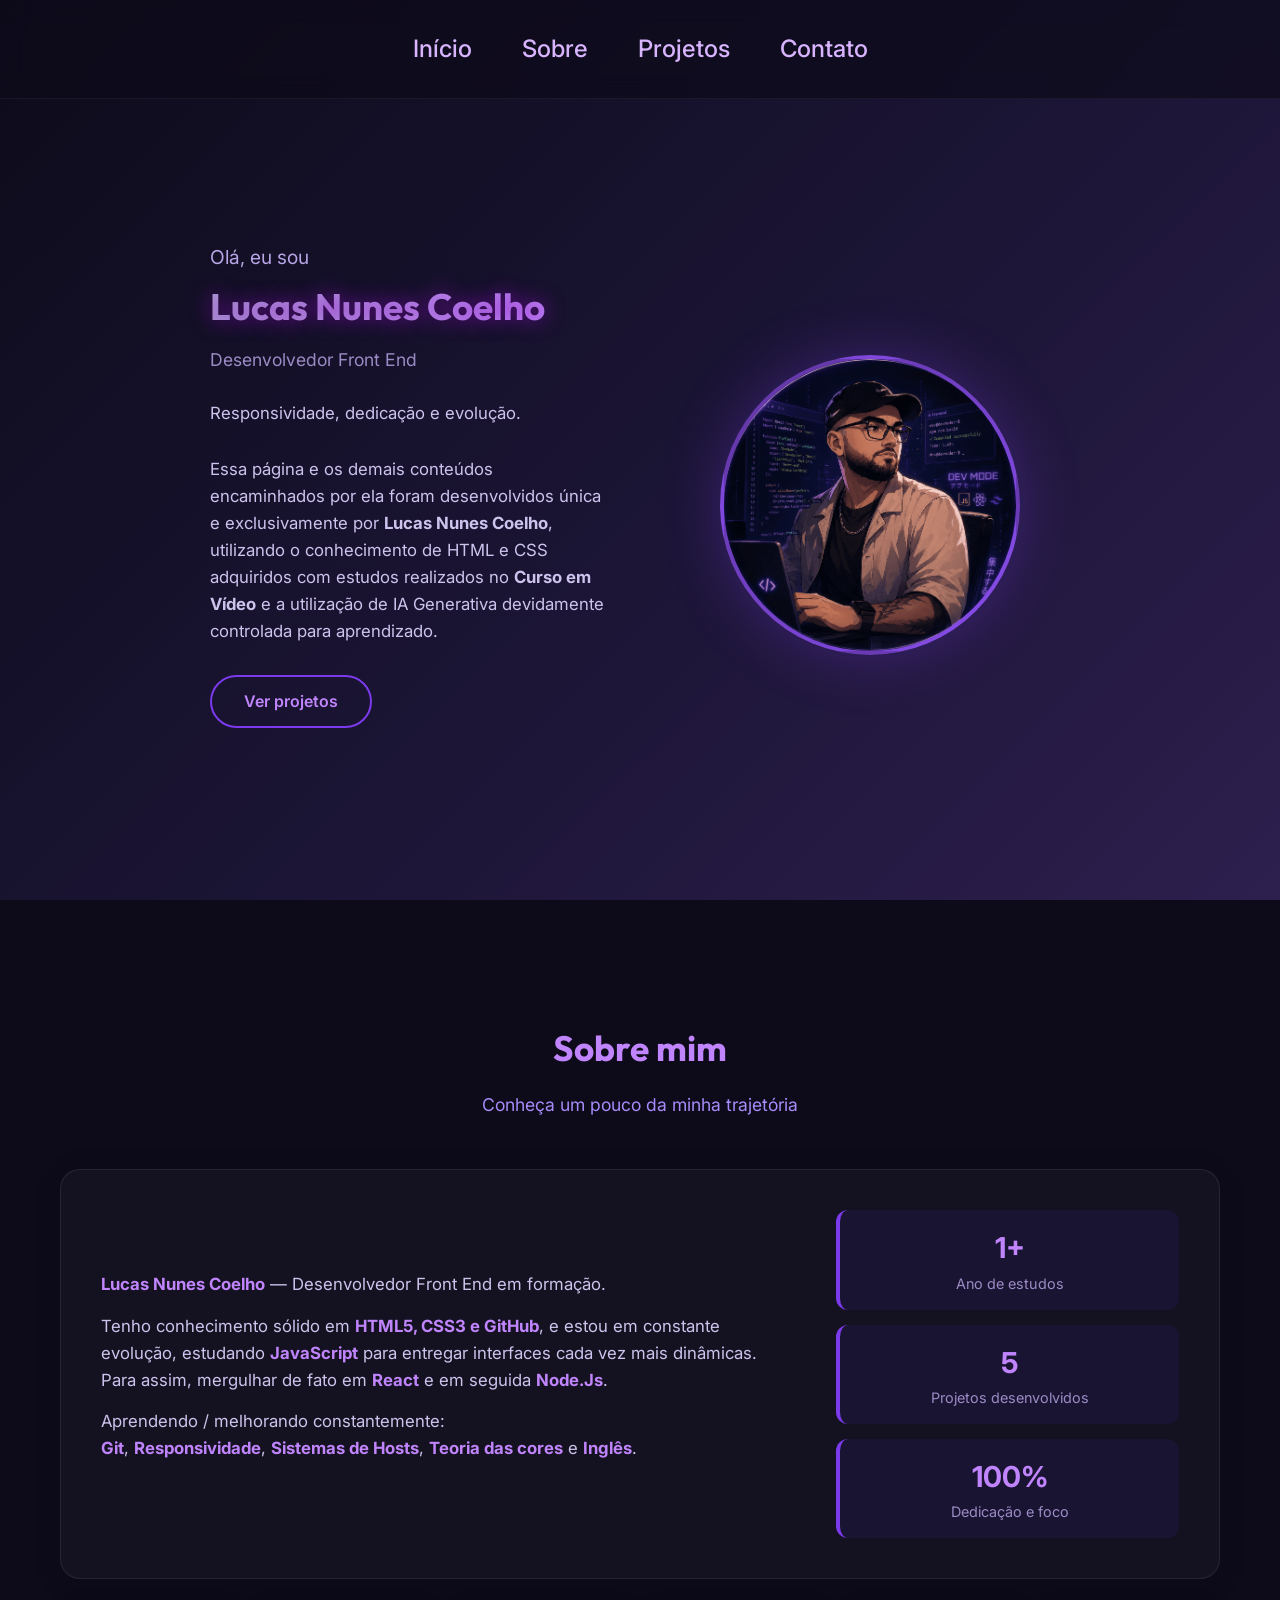
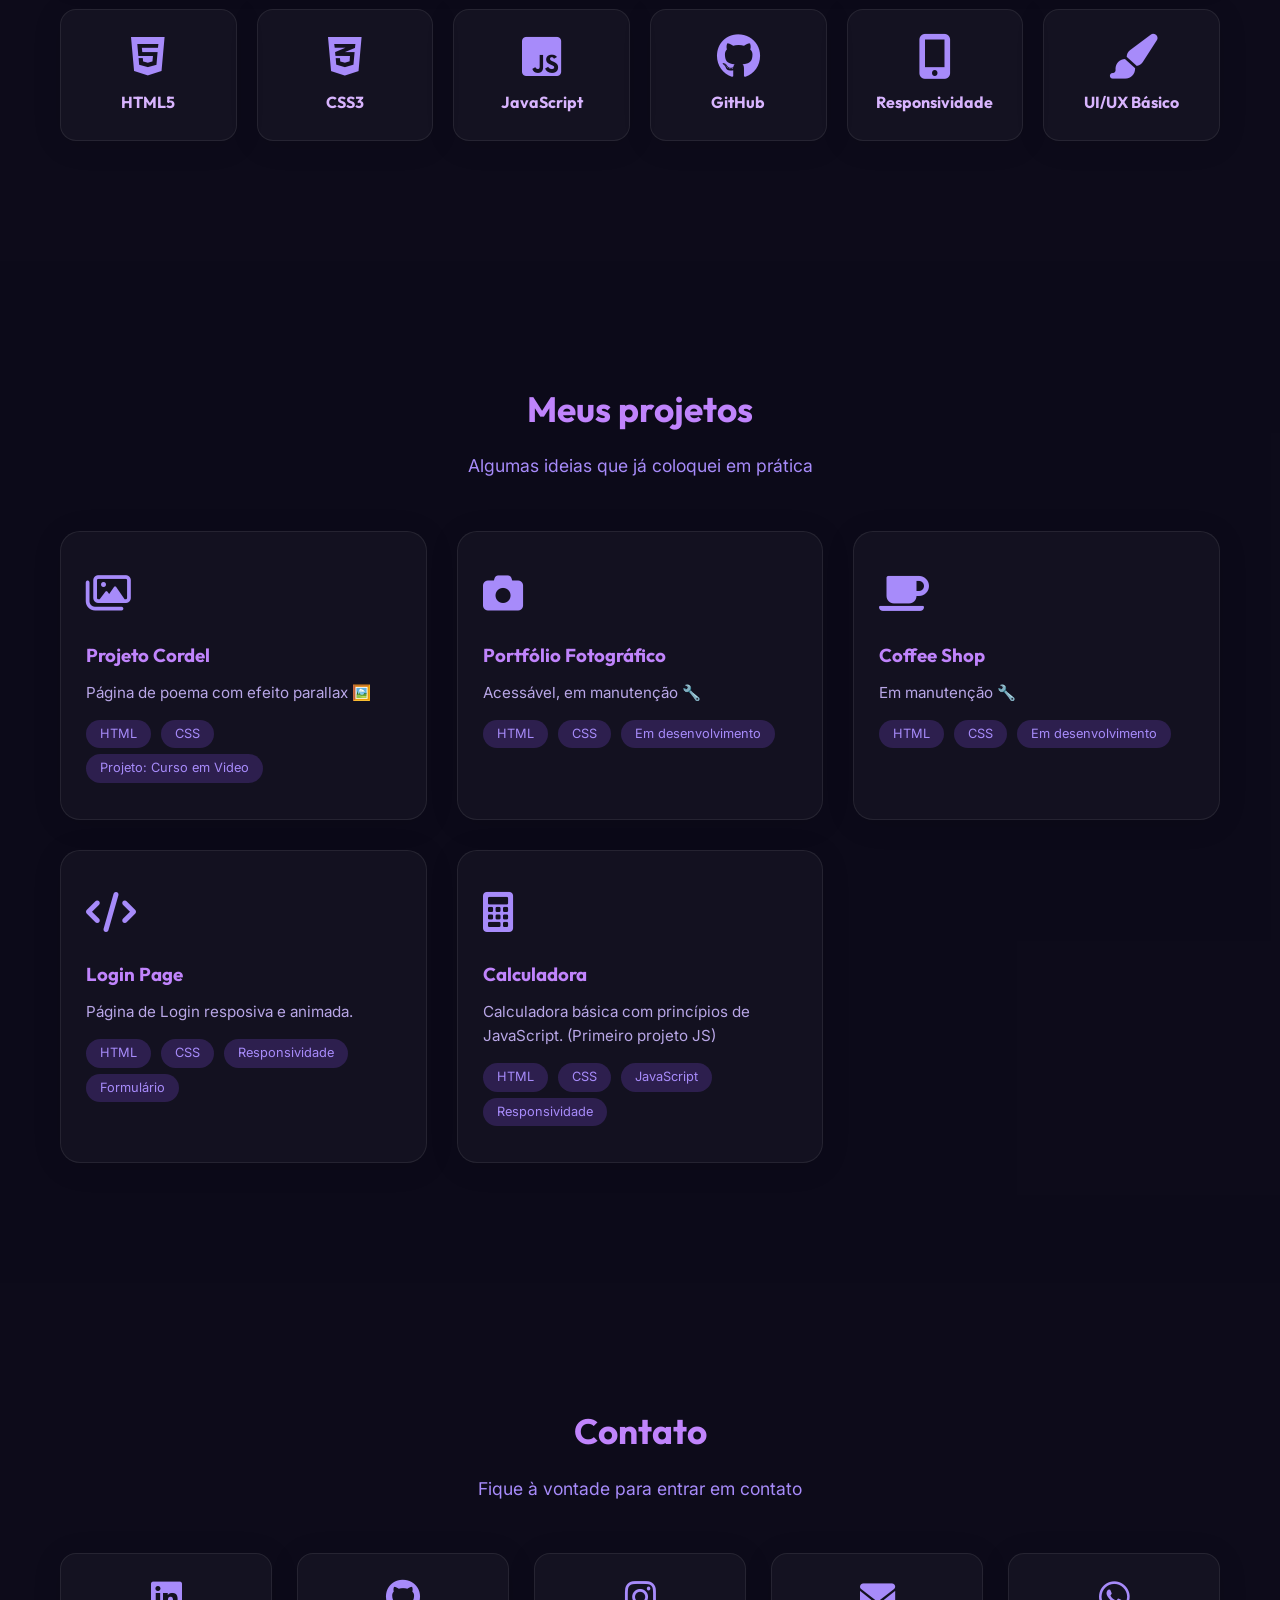
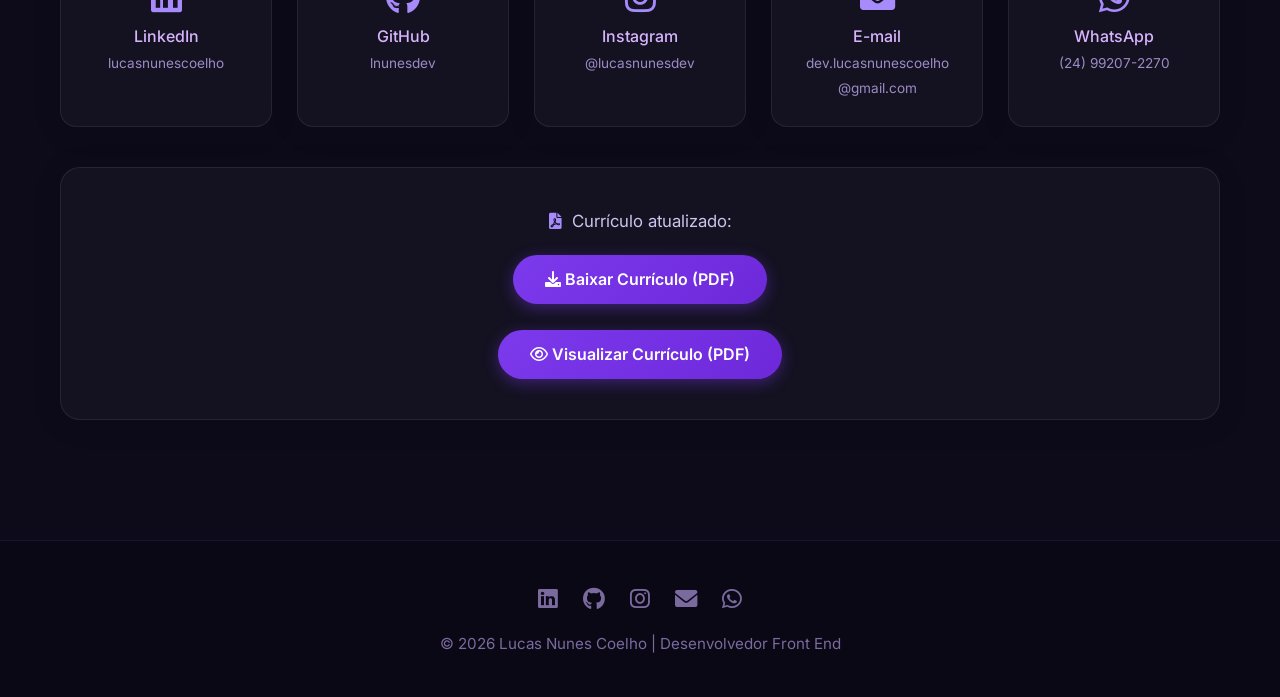
==== commit 7c694e67: "Update in CSS" ====
--- a/index.html
+++ b/index.html
@@ -4,6 +4,9 @@
     <meta charset="UTF-8" />
     <meta name="viewport" content="width=device-width, initial-scale=1.0" />
     <title>Lucas Nunes Coelho | Desenvolvedor Front End</title>
+    <link rel="preconnect" href="https://fonts.googleapis.com">
+    <link rel="preconnect" href="https://fonts.gstatic.com" crossorigin>
+    <link href="https://fonts.googleapis.com/css2?family=Inter:wght@400;500;600&family=Outfit:wght@500;700;800&display=swap" rel="stylesheet">
     <link rel="stylesheet" href="style.css" />
     <link
       rel="stylesheet"
@@ -87,7 +90,7 @@
               <div class="label">Ano de estudos</div>
             </div>
             <div class="stat-item">
-              <div class="number">2</div>
+              <div class="number">5</div>
               <div class="label">Projetos desenvolvidos</div>
             </div>
             <div class="stat-item">
@@ -155,7 +158,7 @@
           </div>
           <div class="project-card">
             <div class="icon"><i class="fas fa-coffee"></i></div>
-            <a target="_blank" href="/ShopCoffe/homepagecoffe.html">
+            <a target="_blank" href="./ShopCoffe/homepagecoffe.html">
               <h3>Coffee Shop</h3>
             </a>
             <p>Em manutenção 🔧</p>
@@ -165,7 +168,7 @@
           </div>
           <div class="project-card">
             <div class="icon"><i class="fas fa-code"></i></div>
-            <a target="_blank" href="/Loginpage/index.html">
+            <a target="_blank" href="./Loginpage/index.html">
               <h3>Login Page</h3>
             </a>
             <p>Página de Login resposiva e animada.</p>
@@ -176,7 +179,7 @@
           </div>
           <div class="project-card">
             <div class="icon"><i class="fa-solid fa-calculator"></i></div>
-            <a target="_blank" href="/Calculation/index.html">
+            <a target="_blank" href="./Calculation/index.html">
               <h3>Calculadora</h3>
             </a>
             <p>
@@ -239,15 +242,15 @@
             >Currículo atualizado:
           </p>
           <a
-            href="/Docs/lucasnunescoelhodoc.pdf"
-            download="/Docs/lucasnunescoelhodoc.pdf"
+            href="./Docs/lucasnunescoelhodoc.pdf"
+            download="lucasnunescoelhodoc.pdf"
             class="btn btn-primary"
             ><i class="fas fa-download"></i> Baixar Currículo (PDF)</a
           >
           <br />
           <br />
           <a
-            href="/Docs/lucasnunescoelhodoc.pdf"
+            href="./Docs/lucasnunescoelhodoc.pdf"
             target="_blank"
             class="btn btn-primary"
             ><i class="fa-regular fa-eye"></i> Visualizar Currículo (PDF)</a
@@ -280,5 +283,18 @@
         <p>&copy; 2026 Lucas Nunes Coelho | Desenvolvedor Front End</p>
       </div>
     </footer>
+    <script>
+      const observer = new IntersectionObserver((entries) => {
+        entries.forEach(entry => {
+          if(entry.isIntersecting) {
+            entry.target.classList.add('reveal-active');
+          }
+        });
+      }, { threshold: 0.1 });
+      document.querySelectorAll('.skill-card, .project-card, .contact-item, .section-title, .section-subtitle, .about-content').forEach(el => {
+        el.classList.add('reveal');
+        observer.observe(el);
+      });
+    </script>
   </body>
 </html>
--- a/style.css
+++ b/style.css
@@ -5,10 +5,14 @@
 }
 
 body {
-  font-family: "Segoe UI", Tahoma, Geneva, Verdana, sans-serif;
+  font-family: 'Inter', sans-serif;
   background: #0d0b1a;
   color: #e0ddf2;
   line-height: 1.6;
+}
+
+h1, h2, h3, h4, h5, h6 {
+  font-family: 'Outfit', sans-serif;
 }
 
 .container {
@@ -18,13 +22,16 @@
 }
 
 header {
-  background: linear-gradient(135deg, #1a1433 0%, #2d1f4e 100%);
-  padding: 40px 0;
+  background: rgba(13, 11, 26, 0.7);
+  backdrop-filter: blur(12px);
+  -webkit-backdrop-filter: blur(12px);
+  border-bottom: 1px solid rgba(255, 255, 255, 0.05);
+  padding: 30px 0;
   position: fixed;
   width: 100%;
   top: 0;
   z-index: 1000;
-  box-shadow: 0 2px 20px rgba(80, 9, 131, 0.3);
+  box-shadow: none;
 }
 
 nav {
@@ -154,6 +161,10 @@
   box-shadow: 0 4px 15px rgba(124, 58, 237, 0.4);
 }
 
+.btn:active {
+  transform: scale(0.95);
+}
+
 .btn-primary:hover {
   transform: translateY(-3px);
   box-shadow: 0 8px 25px rgba(124, 58, 237, 0.6);
@@ -188,6 +199,12 @@
   display: flex;
   justify-content: center;
   align-items: center;
+}
+
+@keyframes float {
+  0% { transform: translateY(0px); }
+  50% { transform: translateY(-15px); }
+  100% { transform: translateY(0px); }
 }
 
 .profile-placeholder {
@@ -201,7 +218,8 @@
   font-size: 6rem;
   color: #fff;
   box-shadow: 0 0 60px rgba(124, 58, 237, 0.3);
-  border: 4px solid #6d28d9;
+  border: 4px solid rgba(255, 255, 255, 0.1);
+  animation: float 6s ease-in-out infinite;
 }
 
 .profile-placeholder i {
@@ -209,7 +227,7 @@
 }
 
 section {
-  padding: 80px 0;
+  padding: 120px 0;
 }
 
 .section-title {
@@ -232,10 +250,11 @@
   gap: 50px;
   align-items: center;
   flex-wrap: wrap;
-  background: rgba(26, 20, 51, 0.5);
+  background: rgba(255, 255, 255, 0.03);
   padding: 40px;
   border-radius: 20px;
-  border: 1px solid #2d1f4e;
+  border: 1px solid rgba(255, 255, 255, 0.08);
+  box-shadow: 0 4px 30px rgba(0, 0, 0, 0.1);
 }
 
 .about-text {
@@ -288,12 +307,13 @@
 }
 
 .skill-card {
-  background: #1a1433;
+  background: rgba(255, 255, 255, 0.03);
   padding: 25px 15px;
   border-radius: 16px;
   text-align: center;
-  border: 1px solid #2d1f4e;
+  border: 1px solid rgba(255, 255, 255, 0.08);
   transition: all 0.3s ease;
+  box-shadow: 0 4px 30px rgba(0, 0, 0, 0.1);
 }
 
 .skill-card:hover {
@@ -321,11 +341,12 @@
 }
 
 .project-card {
-  background: #1a1433;
+  background: rgba(255, 255, 255, 0.03);
   border-radius: 20px;
   padding: 30px 25px;
-  border: 1px solid #2d1f4e;
+  border: 1px solid rgba(255, 255, 255, 0.08);
   transition: all 0.3s ease;
+  box-shadow: 0 4px 30px rgba(0, 0, 0, 0.1);
 }
 
 .project-card:hover {
@@ -375,12 +396,13 @@
 }
 
 .contact-item {
-  background: #1a1433;
+  background: rgba(255, 255, 255, 0.03);
   padding: 25px;
   border-radius: 16px;
   text-align: center;
-  border: 1px solid #2d1f4e;
+  border: 1px solid rgba(255, 255, 255, 0.08);
   transition: all 0.3s ease;
+  box-shadow: 0 4px 30px rgba(0, 0, 0, 0.1);
 }
 
 .contact-item:hover {
@@ -415,9 +437,10 @@
   text-align: center;
   margin-top: 40px;
   padding: 40px;
-  background: rgba(26, 20, 51, 0.5);
+  background: rgba(255, 255, 255, 0.03);
   border-radius: 20px;
-  border: 1px solid #2d1f4e;
+  border: 1px solid rgba(255, 255, 255, 0.08);
+  box-shadow: 0 4px 30px rgba(0, 0, 0, 0.1);
 }
 
 .cv-section p {
@@ -456,6 +479,17 @@
   transform: translateY(-3px);
 }
 
+.reveal {
+  opacity: 0;
+  transform: translateY(40px);
+  transition: all 0.8s ease-out;
+}
+
+.reveal-active {
+  opacity: 1;
+  transform: translateY(0);
+}
+
 @media (max-width: 768px) {
   .hero {
     padding: 130px 0 60px 0;
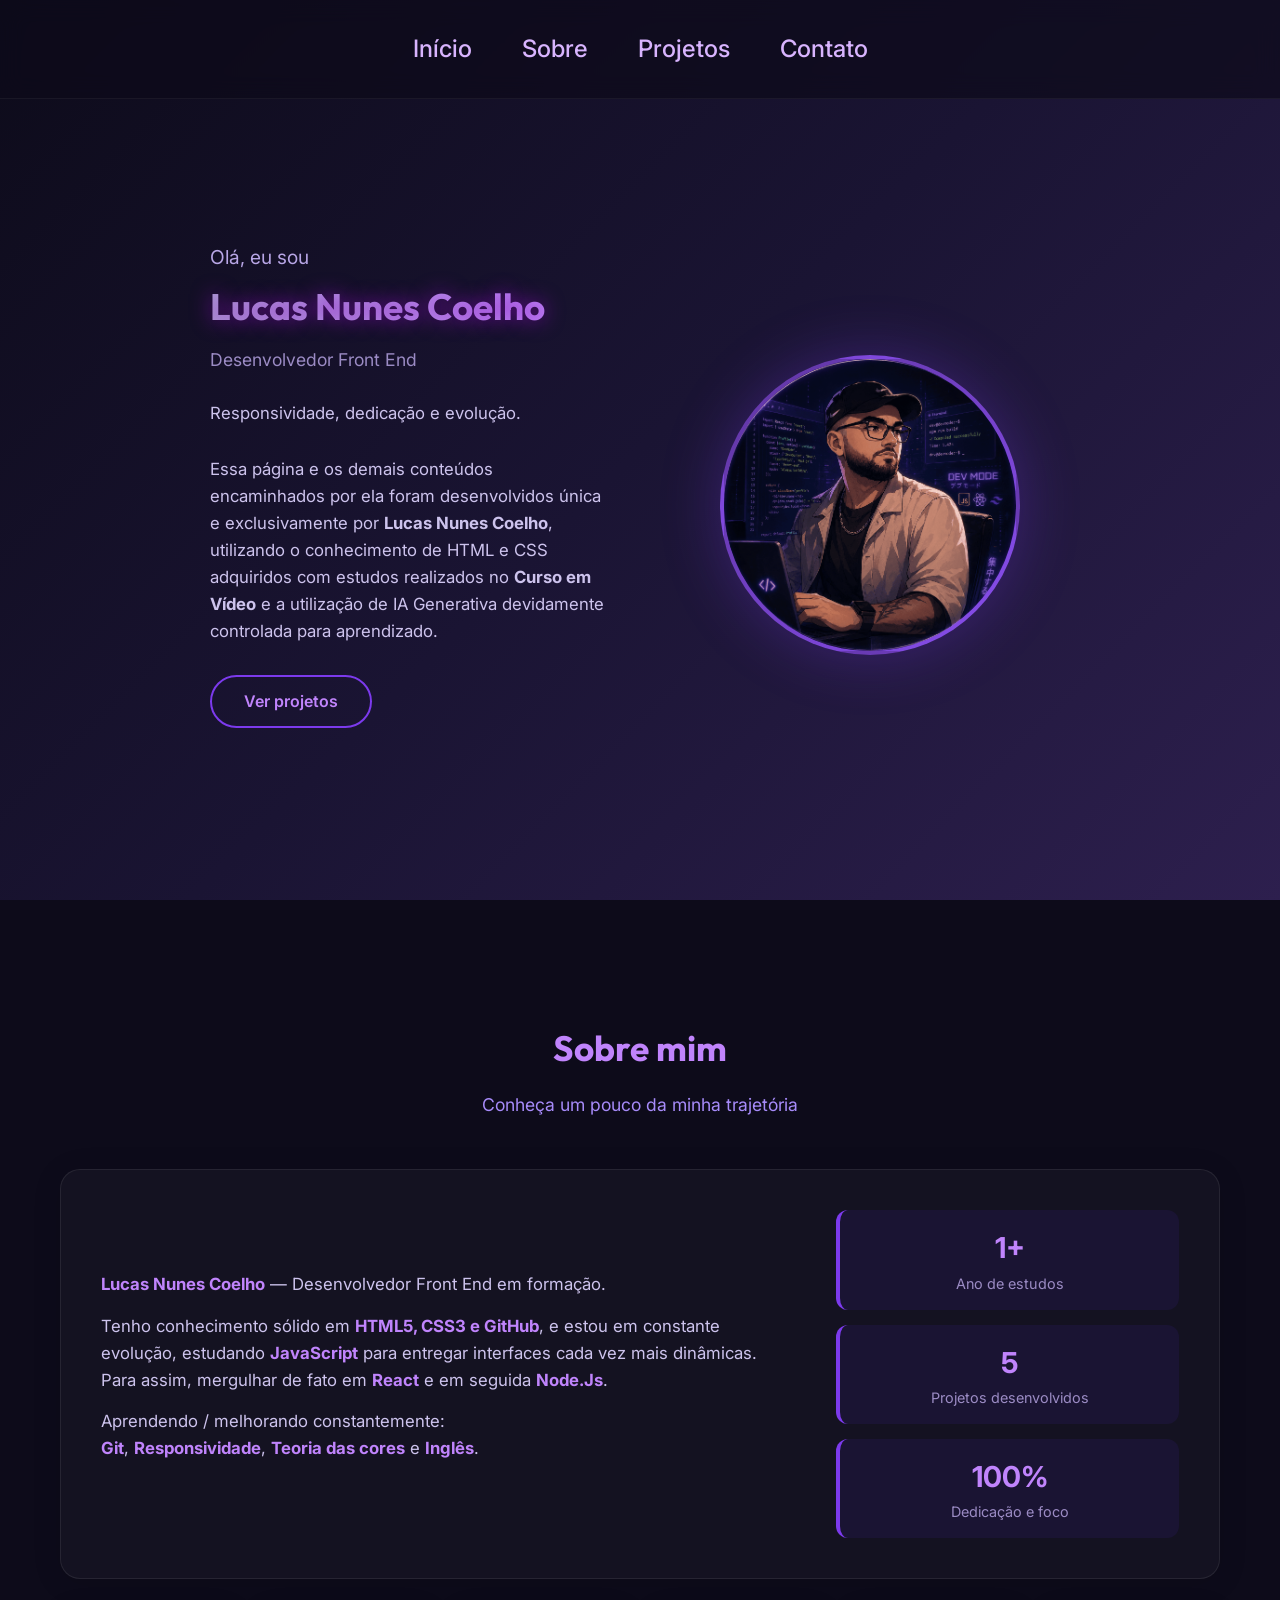
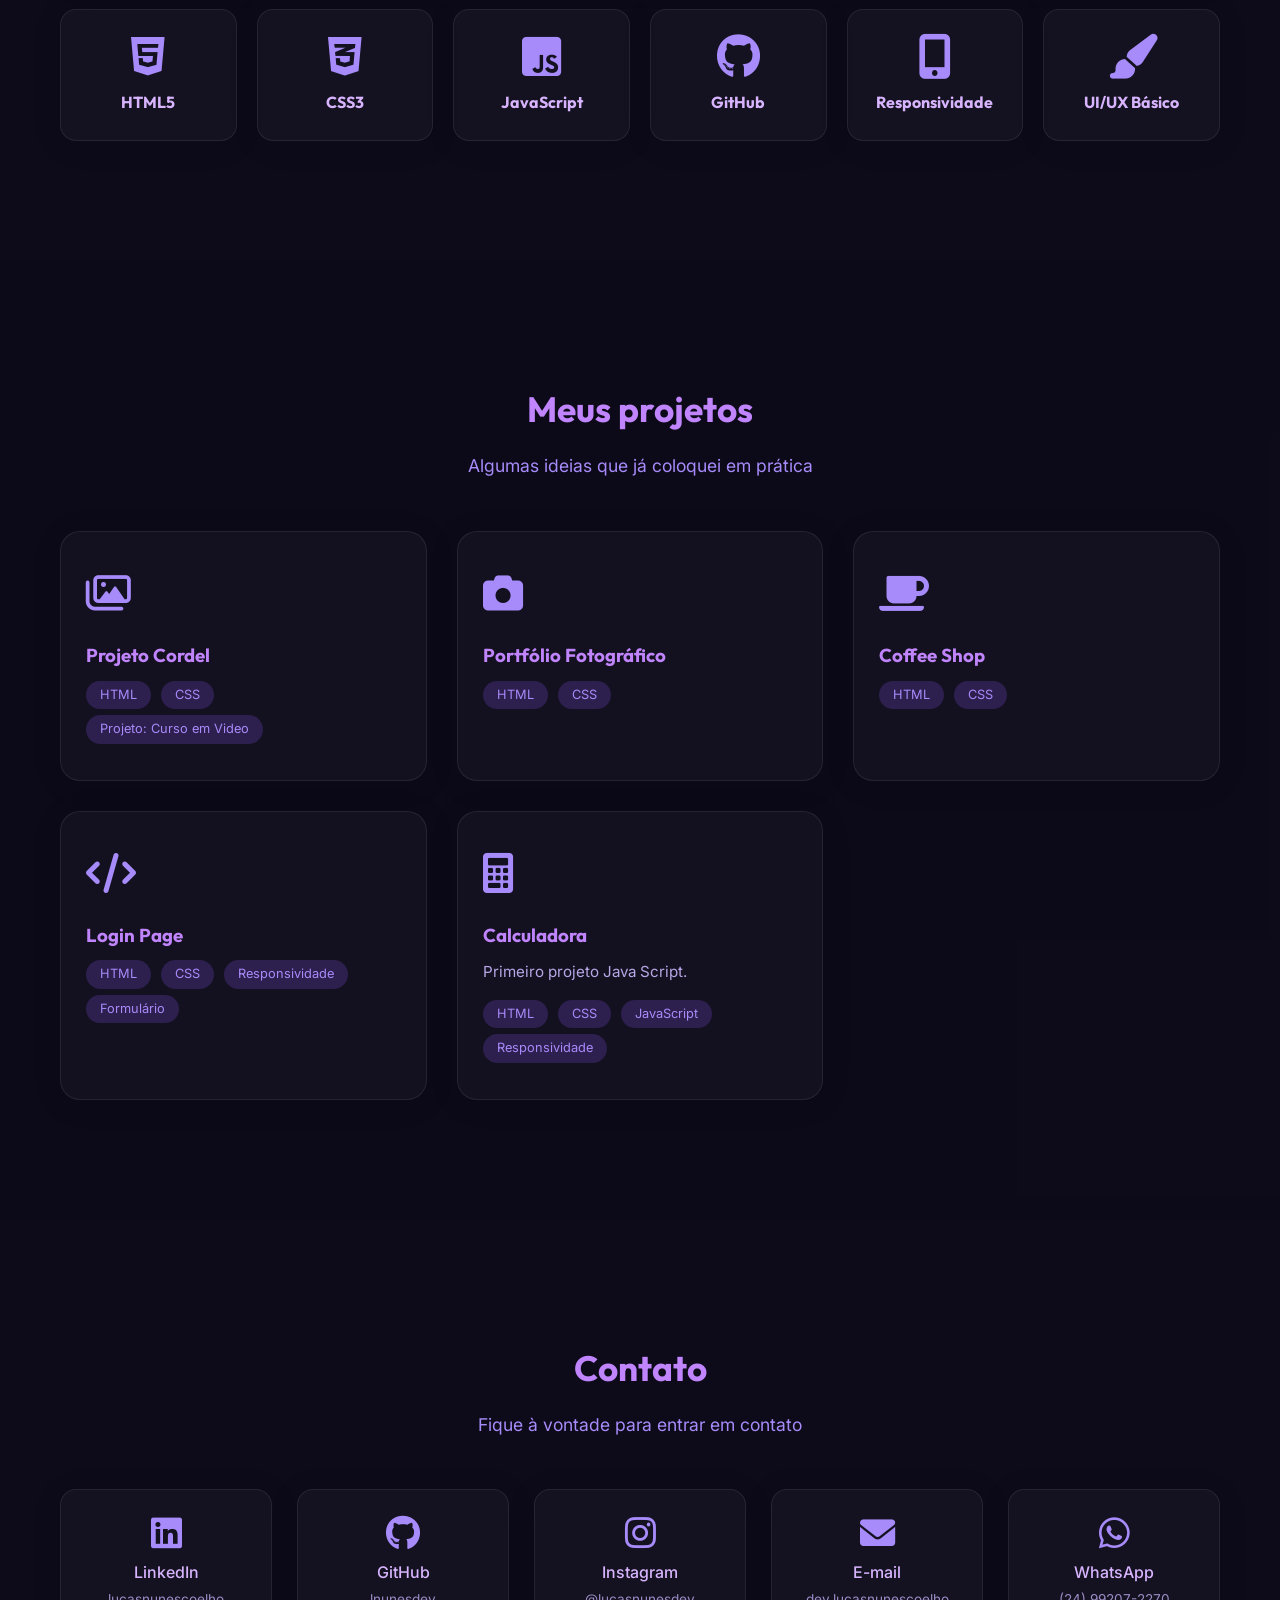
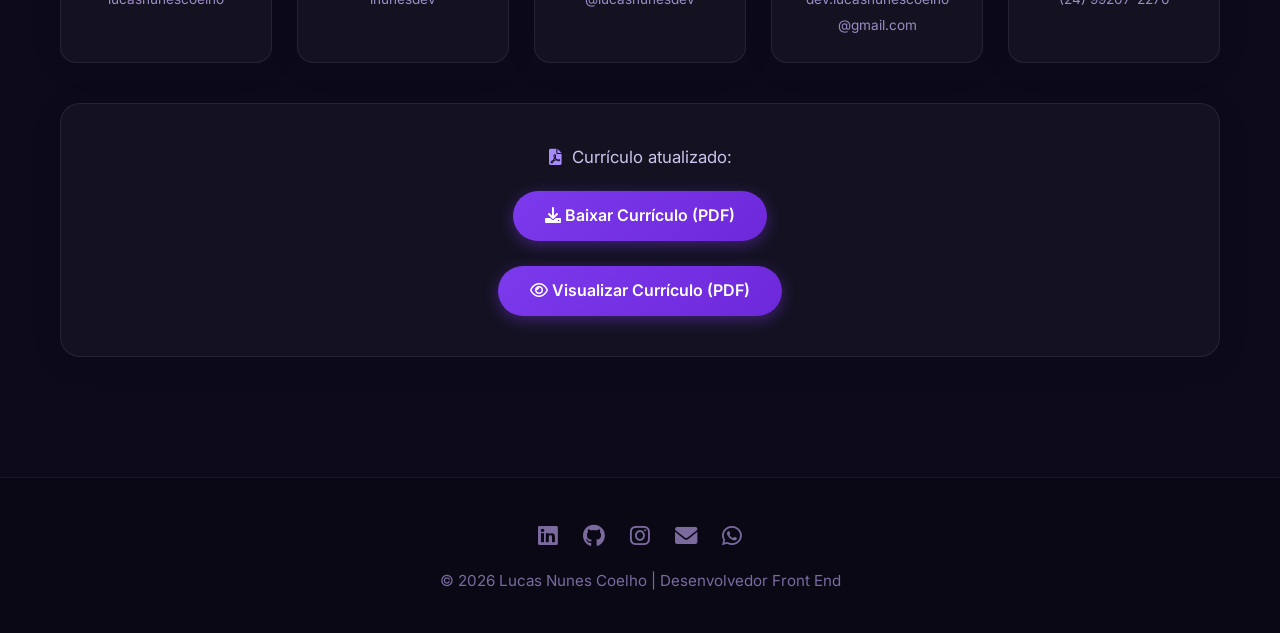
==== commit 0778286c: "Atualização de sites em manutenção" ====
--- a/index.html
+++ b/index.html
@@ -80,7 +80,6 @@
             <p>
               Aprendendo / melhorando constantemente: <br />
               <strong>Git</strong>, <strong>Responsividade</strong>,
-              <strong>Sistemas de Hosts</strong>,
               <strong>Teoria das cores</strong> e <strong>Inglês</strong>.
             </p>
           </div>
@@ -141,7 +140,6 @@
             <a href="./pag-cordel/cordel.html" target="_blank">
               <h3>Projeto Cordel</h3>
             </a>
-            <p>Página de poema com efeito parallax 🖼️</p>
             <span class="project-tag">HTML</span>
             <span class="project-tag">CSS</span>
             <span class="project-tag">Projeto: Curso em Video</span>
@@ -151,27 +149,22 @@
             <a href="Nunestudio/homepage.html" target="_blank">
               <h3>Portfólio Fotográfico</h3>
             </a>
-            <p>Acessável, em manutenção 🔧</p>
-            <span class="project-tag">HTML</span>
-            <span class="project-tag">CSS</span>
-            <span class="project-tag">Em desenvolvimento</span>
+            <span class="project-tag">HTML</span>
+            <span class="project-tag">CSS</span>
           </div>
           <div class="project-card">
             <div class="icon"><i class="fas fa-coffee"></i></div>
             <a target="_blank" href="./ShopCoffe/homepagecoffe.html">
               <h3>Coffee Shop</h3>
             </a>
-            <p>Em manutenção 🔧</p>
-            <span class="project-tag">HTML</span>
-            <span class="project-tag">CSS</span>
-            <span class="project-tag">Em desenvolvimento</span>
+            <span class="project-tag">HTML</span>
+            <span class="project-tag">CSS</span>
           </div>
           <div class="project-card">
             <div class="icon"><i class="fas fa-code"></i></div>
             <a target="_blank" href="./Loginpage/index.html">
               <h3>Login Page</h3>
             </a>
-            <p>Página de Login resposiva e animada.</p>
             <span class="project-tag">HTML</span>
             <span class="project-tag">CSS</span>
             <span class="project-tag">Responsividade</span>
@@ -183,8 +176,7 @@
               <h3>Calculadora</h3>
             </a>
             <p>
-              Calculadora básica com princípios de JavaScript. (Primeiro projeto
-              JS)
+              Primeiro projeto Java Script.
             </p>
             <span class="project-tag">HTML</span>
             <span class="project-tag">CSS</span>
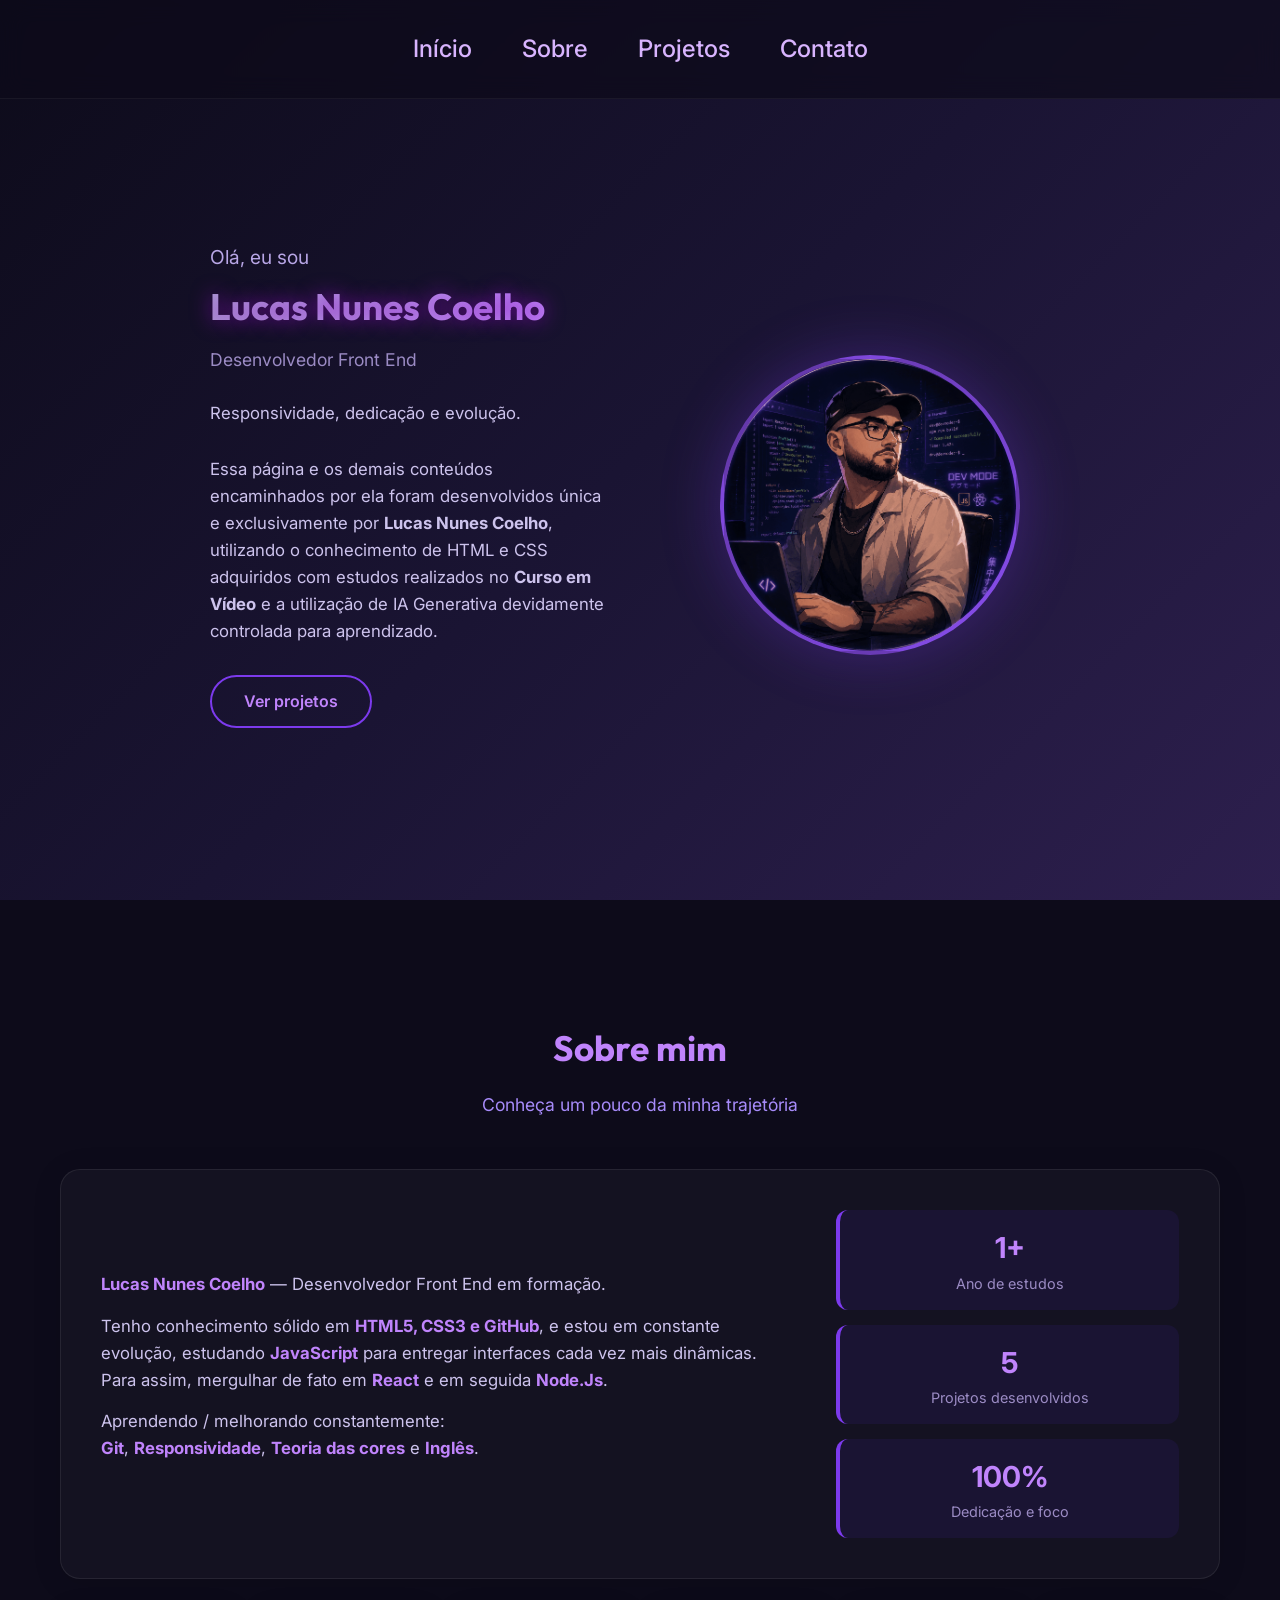
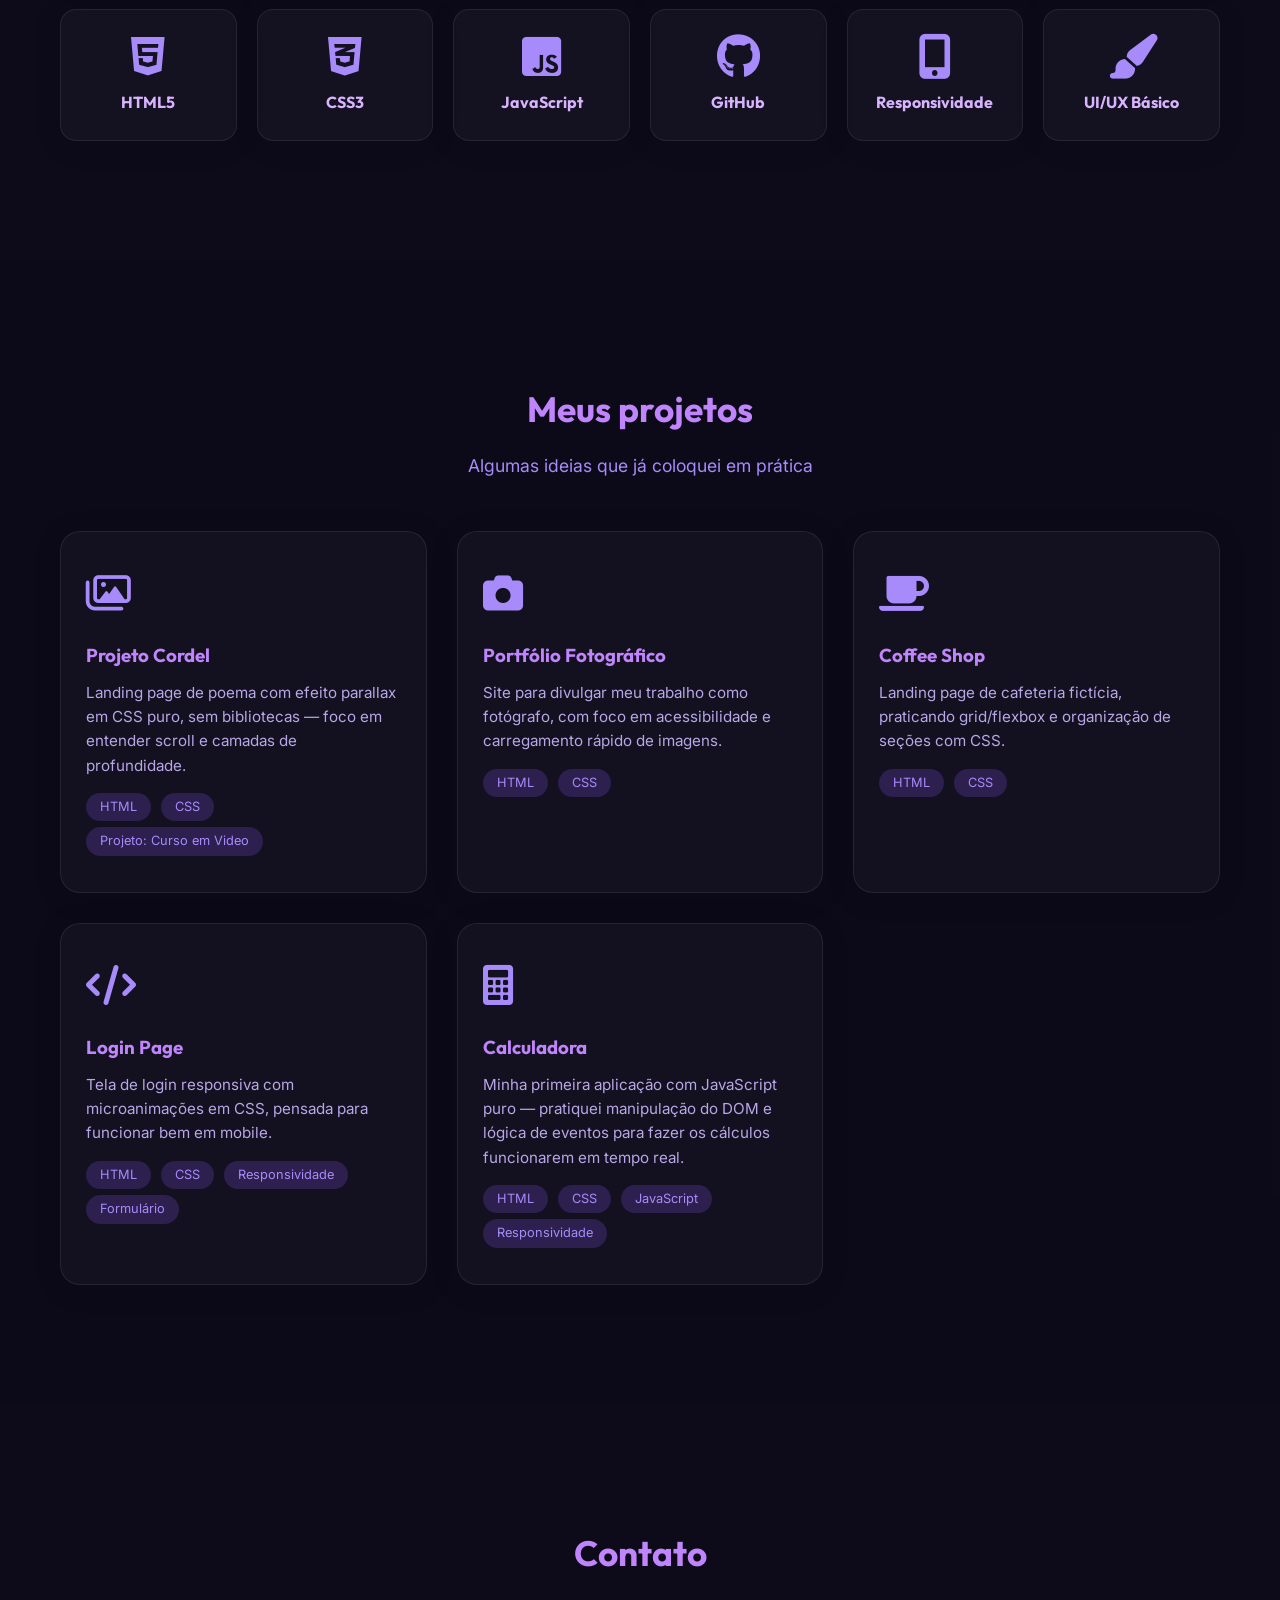
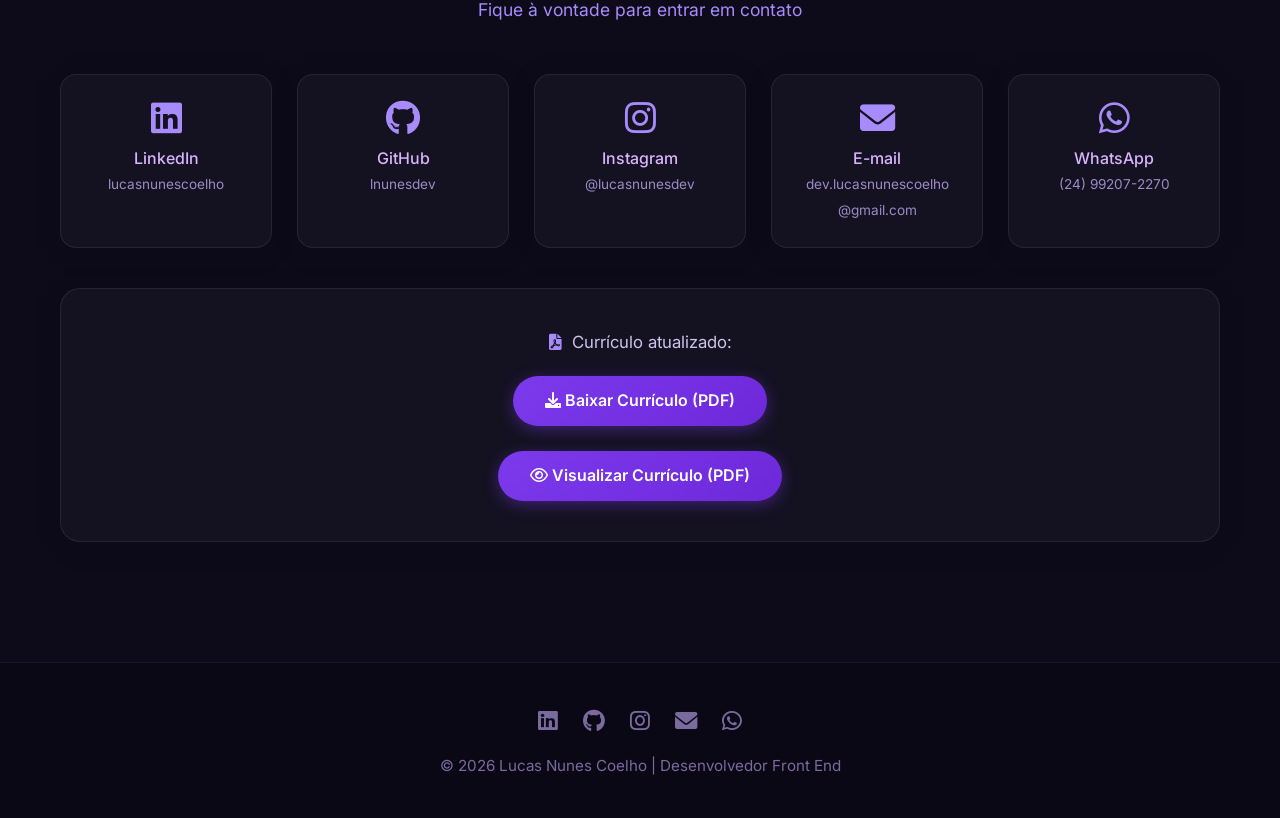
==== commit 03122677: "Descrição dos projetos" ====
--- a/index.html
+++ b/index.html
@@ -139,6 +139,7 @@
             <div class="icon"><i class="fa-regular fa-images"></i></div>
             <a href="./pag-cordel/cordel.html" target="_blank">
               <h3>Projeto Cordel</h3>
+              <p>Landing page de poema com efeito parallax em CSS puro, sem bibliotecas — foco em entender scroll e camadas de profundidade.</p>
             </a>
             <span class="project-tag">HTML</span>
             <span class="project-tag">CSS</span>
@@ -149,6 +150,7 @@
             <a href="Nunestudio/homepage.html" target="_blank">
               <h3>Portfólio Fotográfico</h3>
             </a>
+            <p>Site para divulgar meu trabalho como fotógrafo, com foco em acessibilidade e carregamento rápido de imagens.</p>
             <span class="project-tag">HTML</span>
             <span class="project-tag">CSS</span>
           </div>
@@ -157,6 +159,7 @@
             <a target="_blank" href="./ShopCoffe/homepagecoffe.html">
               <h3>Coffee Shop</h3>
             </a>
+            <p>Landing page de cafeteria fictícia, praticando grid/flexbox e organização de seções com CSS.</p>
             <span class="project-tag">HTML</span>
             <span class="project-tag">CSS</span>
           </div>
@@ -165,6 +168,7 @@
             <a target="_blank" href="./Loginpage/index.html">
               <h3>Login Page</h3>
             </a>
+            <p>Tela de login responsiva com microanimações em CSS, pensada para funcionar bem em mobile.</p>
             <span class="project-tag">HTML</span>
             <span class="project-tag">CSS</span>
             <span class="project-tag">Responsividade</span>
@@ -176,7 +180,7 @@
               <h3>Calculadora</h3>
             </a>
             <p>
-              Primeiro projeto Java Script.
+              Minha primeira aplicação com JavaScript puro — pratiquei manipulação do DOM e lógica de eventos para fazer os cálculos funcionarem em tempo real.
             </p>
             <span class="project-tag">HTML</span>
             <span class="project-tag">CSS</span>
